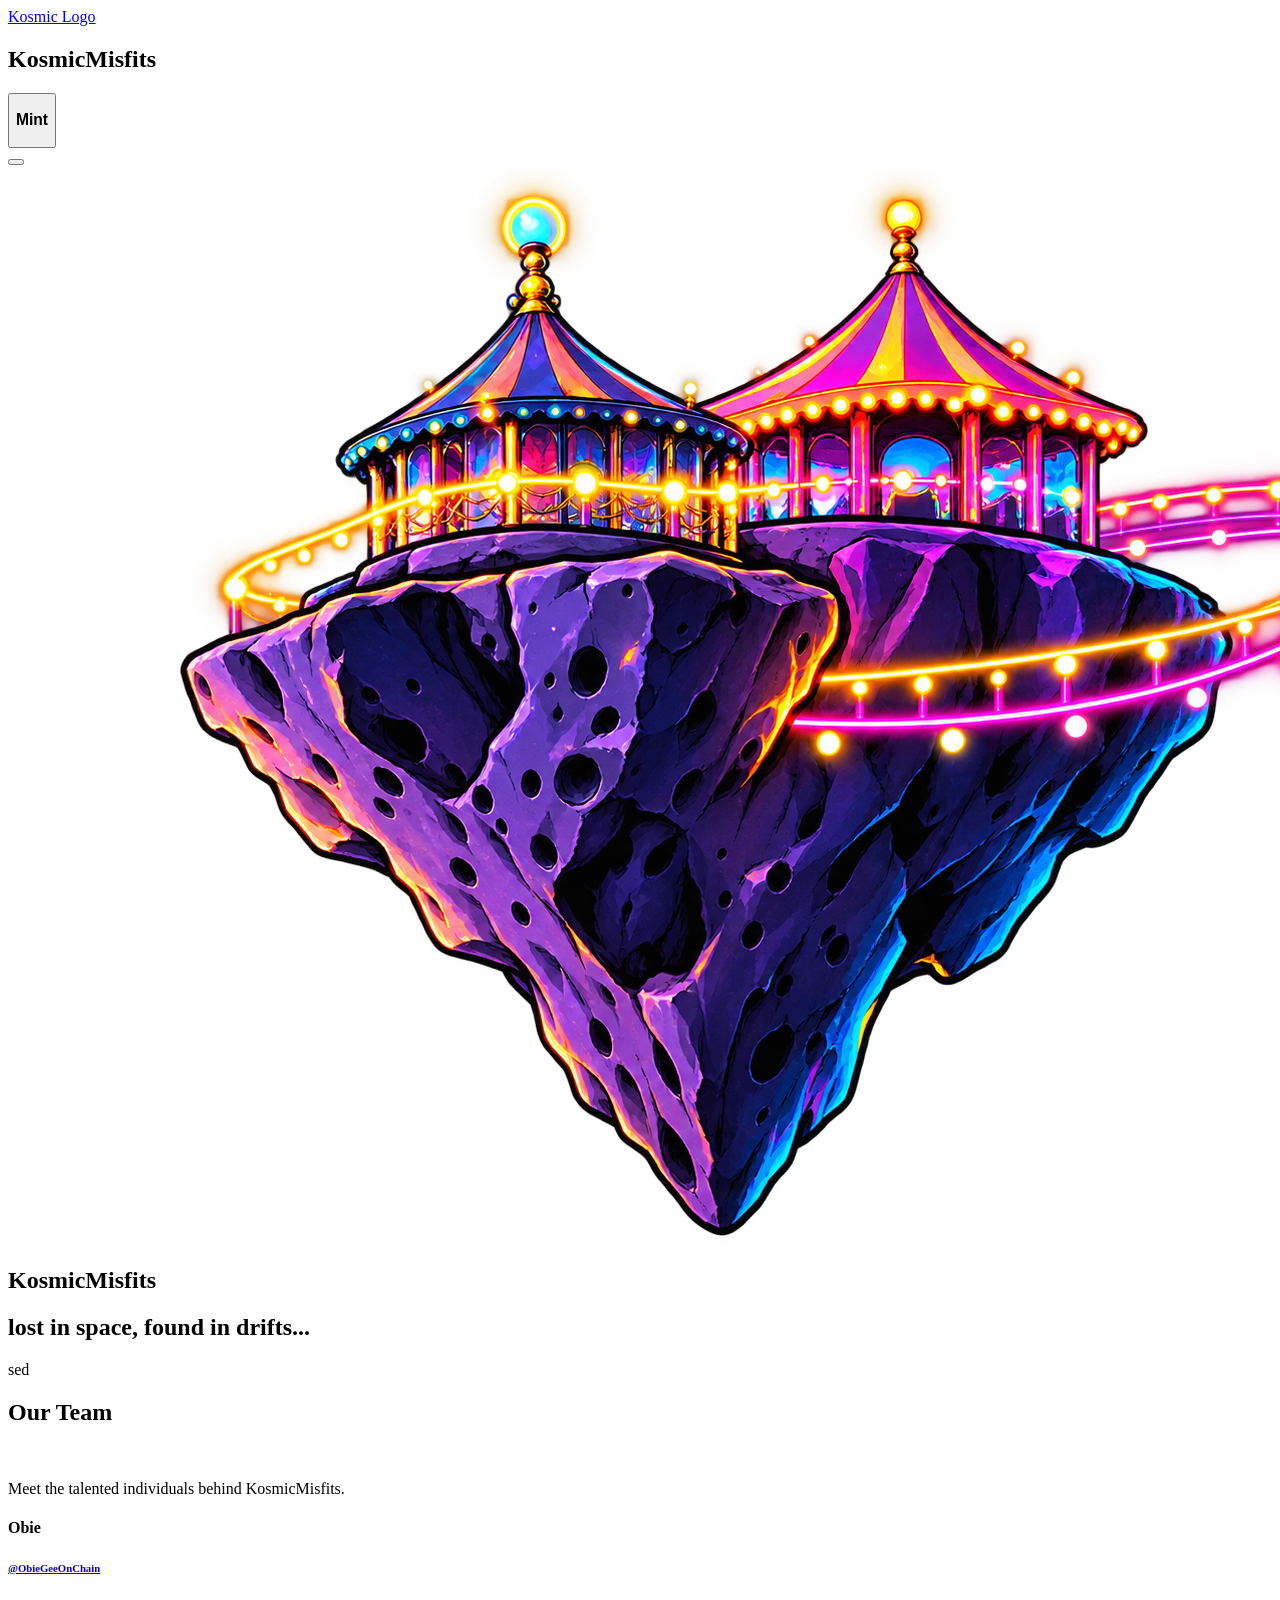
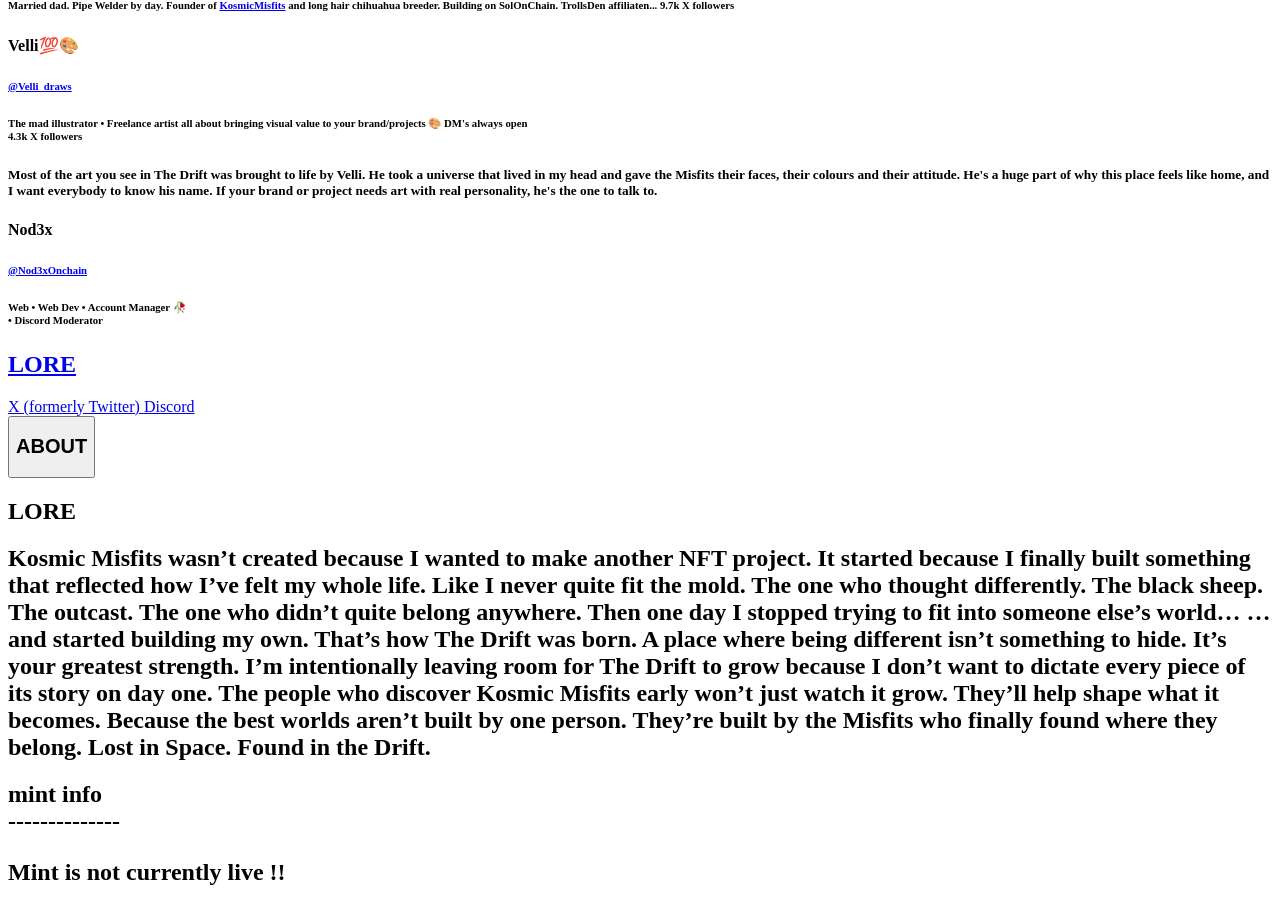
==== Home.html @ fab8e4d8 "more integrations" ====
<!DOCTYPE html>
<html lang="en">
<head>
    <meta charset="UTF-8">
    <meta name="viewport" content="width=device-width, initial-scale=1.0">
    <title>KosmicMisfits</title>

    <link rel="stylesheet" href="style.css">
    <script src="scripts.js" defer></script>
</head>

<body id="body">
    <div class="background-layer" id="backgroundOne"></div>
    <div class="background-layer" id="backgroundTwo"></div>

<header class="siteheader">
    <section class="left-header">
        <a class="logo" href="Home.html" aria-label="KosmicMisfits home">
            Kosmic Logo
        </a>
        <h1>KosmicMisfits</h1>
    </section>

    <section class="right-header">
        <section class="mintNav">
            <button class="mintButton" 

            id="mintButton"
            type="button"
            aria-label="mint-info"
            aria-controls="mintPanel"
            aria-expanded="false"
            aria-label="MInt link or Info"
            onclick="toggleMint()"
            type="button">
                <span class="mint-bar"></span>
                <h1 class="mint-bars">Mint</h1>
                <span class="mint-barh"></span>
            </button>
        </section>

        <section class="menu">
            <button
                class="Menu"
                id="bars"
                type="button"
                onclick="toggleMenu()"
                aria-label="Toggle navigation menu"
                aria-controls="menuPanel"
                aria-expanded="false">

                <span class="bar"></span>
                <span class="bar"></span>
                <span class="bar"></span>
            </button>
        </section>
    </section>
</header>
<section class="main_body"> 
    <div class="intro_animations">
    <div class="floating_building"> 
        <img src="images/floating_building.png" 
        alt="floating_building" 
        class="floating_image">
    </div></div>
    <div class="main_intro"><h1 class="CW">KosmicMisfits
</h1>
    <h2>lost in space, found in drifts...</h2></div>
</section>
<section class="NFT_display" id="NFT_display">
    <div class="NFT_display1" id="NFT_display1"></div>
    <div class="NFT_display2" id="NFT_display2"></div>
    <div class="NFT_display3" id="NFT_display3"></div>
    <div class="NFT_display4" id="NFT_display4"></div>
    <div class="NFT_display5" id="NFT_display5"></div>
    <div class="NFT_display6" id="NFT_display6"></div>
    <div class="NFT_display7" id="NFT_display7"></div>sed 
</section>
<section class="team">
     <h2>Our Team</h2></br>
        <p>Meet the talented individuals behind KosmicMisfits.</p>
<section class="Team">
    <section class="teamhighlight" id="project">
    
        <div class="overhead">
            <div class="teamhighlight-content-header" id="teamBanner">
        </div>
        <div class="ring" ><div class="pfp"></div></div>
        </div>
            <h1 id="teamName">
            Obie
        </h1>
        <a href="https://x.com/ObieGeeOnChain?s=11"><h6 id="teamUsername">@ObieGeeOnChain</a>
            <h6>Married dad. Pipe Welder by day. Founder of <a href="https://x.com/KosmicMisfits?s=11">KosmicMisfits</a> and long hair chihuahua breeder. Building on SolOnChain. TrollsDen affiliaten... 9.7k X followers</h6>
        <div id="users"></div>
</section>
<section class="teamhighlight" id="project">
    <div class="overhead">
            <div class="teamhighlight-content-header" id="teamBanner">
        </div>
        <div class="ring" ><div class="pfp"></div></div>
        </div>
        <h1 id="teamName">
            Velli💯🎨
            </h1>
            <a href="https://x.com/velli_draws?s=11"><h6 id="teamUsername">@Velli_draws</a>
            <h6>The mad illustrator • Freelance artist all about bringing visual value to your brand/projects 🎨 DM's always open </br> 4.3k X followers</h6>
            <p><h5>Most of the art you see in The Drift was brought to life by Velli.
                 He took a universe that lived in my head and gave the Misfits their faces,
                  their colours and their attitude. He's a huge part of why this place feels like home,
                   and I want everybody to know his name. If your brand or project needs art with real personality,
                    he's the one to talk to.</h5></p>
            <div id="users"></div>
        
</section>
<section class="teamhighlight" id="project">
    <div class="overhead">
            <div class="teamhighlight-content-header" id="teamBanner">
        </div>
        <div class="ring" ><div class="pfp"></div></div>
        </div>
        <h1 id="teamName">
            Nod3x
        </h1>
        <a href="https://x.com/Nod3xOnChain?s=11"><h6 id="teamUsername">@Nod3xOnchain</a>
        <h6>Web • Web Dev • Account Manager 🥀 </br>• Discord Moderator</h6>
</section>
</section>
</section>
<section class="menupanel" id="menuPanel" aria-label="Main navigation">

    <!--<div class="button-shelve">

        <div class="menu-options">
            <button
                class="nav"
                id="loreButton"
                type="button"
                onclick="infoDisplay()"
                aria-controls="loreInfo"
                aria-expanded="false">

                <span class="plus" aria-hidden="true"></span>
            </button>

            
        </div>

        <div class="menu-options">
            <button class="nav" id="aboutButton" type="button">
                <span class="plus" aria-hidden="true"></span>
            </button>
        </div>

        <div class="menu-options">
            <button class="nav" id="contactButton" type="button">
                <span class="plus" aria-hidden="true"></span>
            </button>
        </div>

    </div>-->
    <div class="button-labels">
        <a href="#loreInfo" class="JJJ">
    <h2>LORE</h2>
</a>
                <section class="jjj">
                    <a class="X" 
                        href="https://x.com/KosmicMisfits"
                        target="_blank"
                        rel="noopener noreferrer">
                        X (formerly Twitter)
                    </a>
                    
                    <a class="Discord" 
                    href="https://discord.gg/RdksUdJYy" 
                    target="_blank" 
                    rel="noopener noreferrer">
                    Discord
                </a>
        </section>
         <button
                class="JJJ"
                id="loreButton"
                type="button"
                onclick="aboutsection()"
                aria-controls="loreInfo"
                aria-expanded="false">
                <h2>ABOUT</h2>
            </button>  
    </div>
    <!--<div class="toggle-off">
        <button
        class="Menu active menu-close"
        id="closeMenu"
        type="button"
        onclick="toggleMenu()"
        aria-label="Close navigation menu">

        <span class="bar"></span>
        <span class="bar"></span>
        <span class="bar"></span>
    </button>
    </div>-->
</section>
<section class="team">

    <div class="profile-container">

        <div class="rotatingRIng"></div>

        <div class="pfp"></div>

    </div>

    <section class="lower">

        <div class="topCharacters"></div>
        <div class="topCharacters"></div>
        <div class="topCharacters"></div>
        <div class="topCharacters"></div>

    </section>

</section>
<section
    class="loreInfo"
    id="loreInfo"
    aria-label="Project lore"
    aria-hidden="true">
    <!--div class="loreInfo_header"><button
            class="nav"
            id="loreButton"
            type="button"
            onclick="infoDisplay()"
            aria-controls="loreInfo"
            aria-expanded="false">
            
            <span class="plus" aria-hidden="true"></span>
            <span class="pluss"></span>
        </button></div-->
        <h2 class="menuItems">LORE</h2>
    <h1 class="write-up">Kosmic Misfits wasn’t created because I wanted to make another NFT project.

It started because I finally built something that reflected how I’ve felt my whole life.

Like I never quite fit the mold.

The one who thought differently.
The black sheep.
The outcast.
The one who didn’t quite belong anywhere.

Then one day I stopped trying to fit into someone else’s world…

…and started building my own.

That’s how The Drift was born.

A place where being different isn’t something to hide.
It’s your greatest strength.

I’m intentionally leaving room for The Drift to grow because I don’t want to dictate every piece of its story on day one.

The people who discover Kosmic Misfits early won’t just watch it grow.

They’ll help shape what it becomes.

Because the best worlds aren’t built by one person.

They’re built by the Misfits who finally found where they belong.

Lost in Space. Found in the Drift.</h1>
</section>
<section class="mintPanel" id="mintPanel">
    <h1>mint info</br> --------------
        <p>Mint is not currently live !!</p>
    </h1>
</section>

</body>
</html>
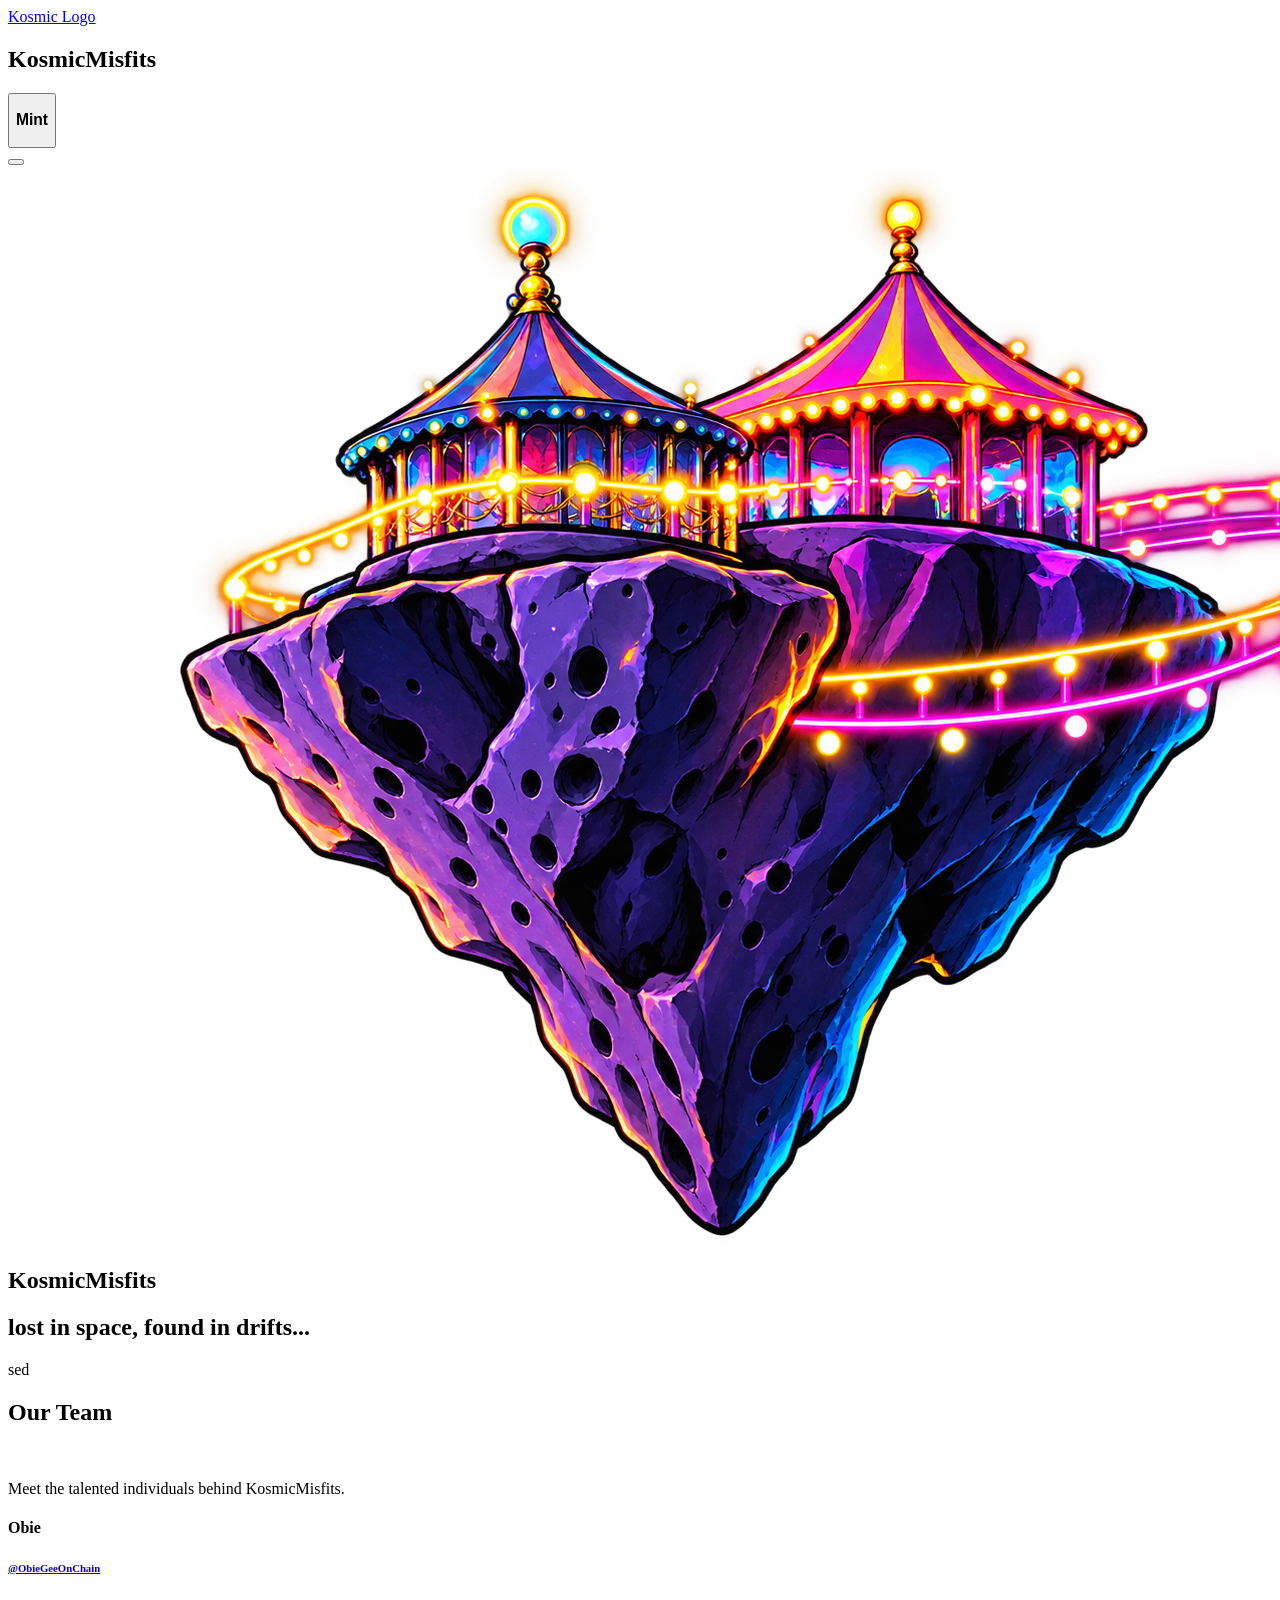
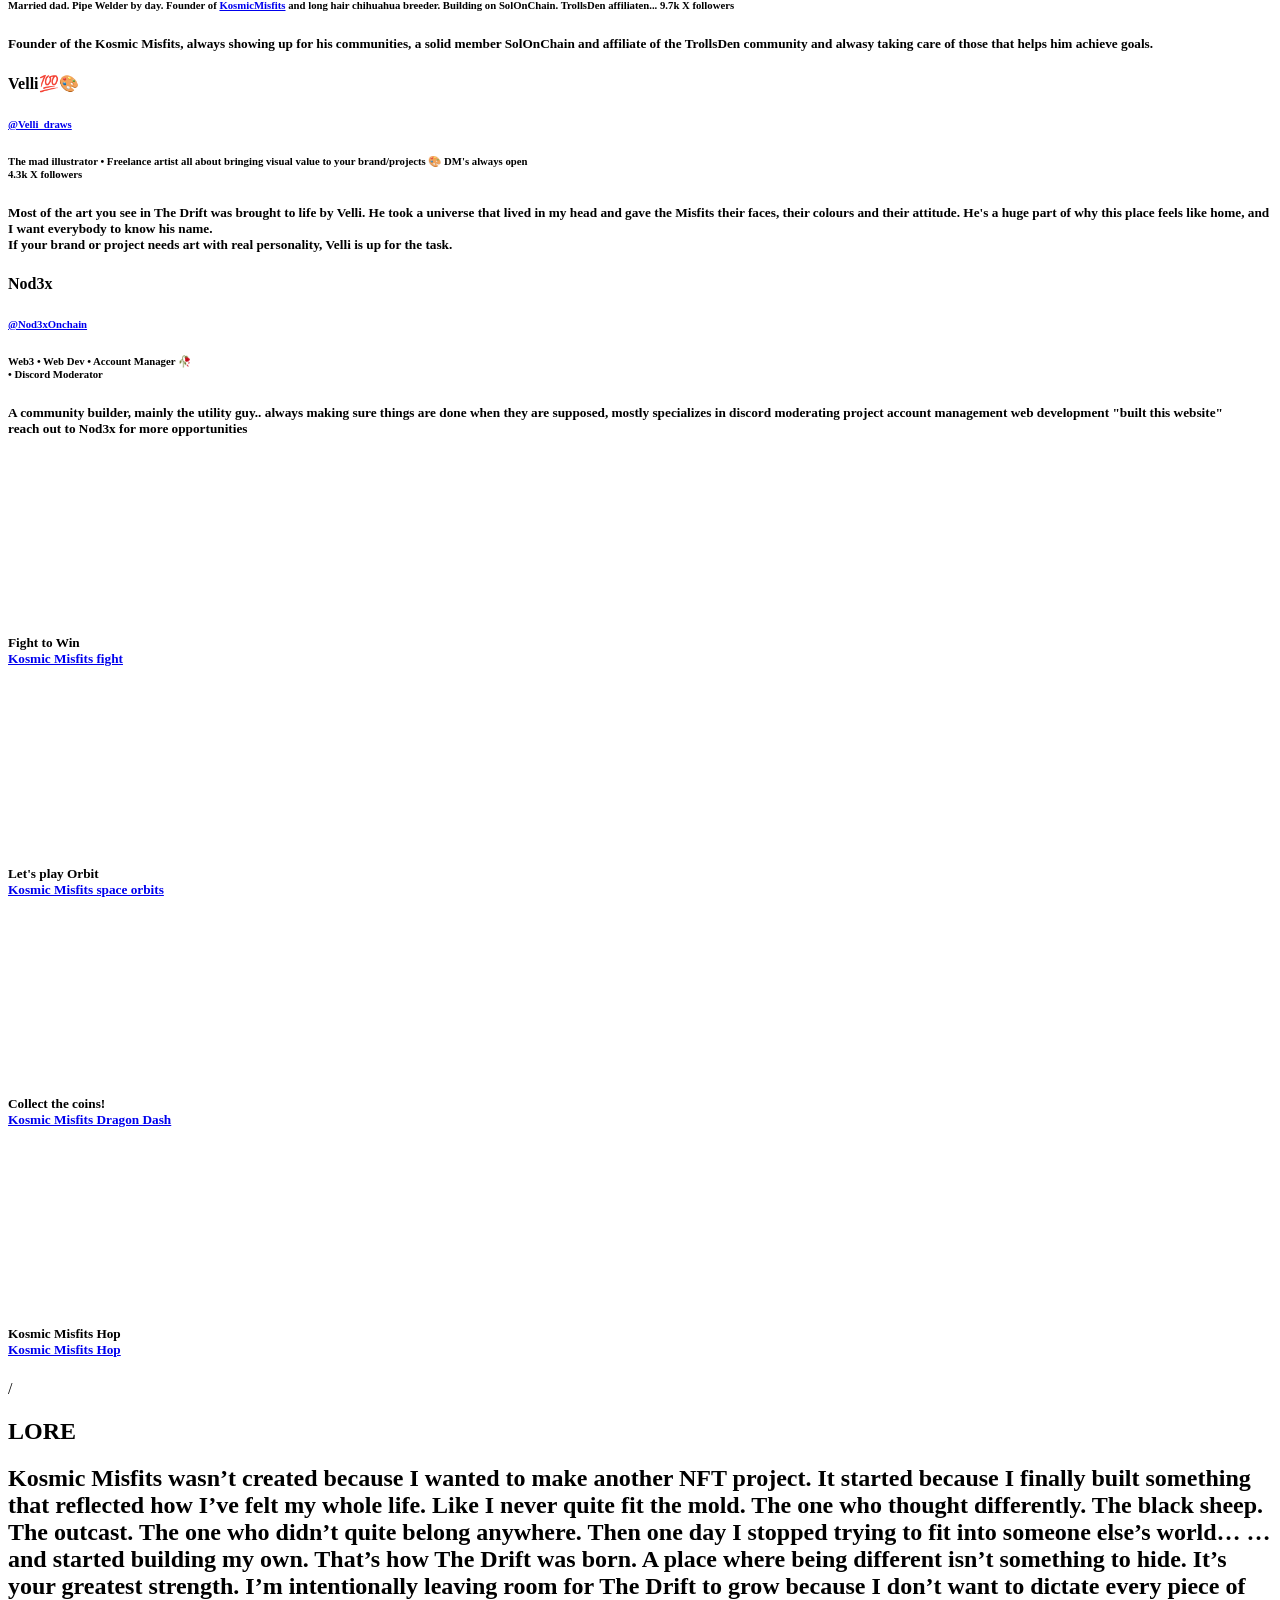
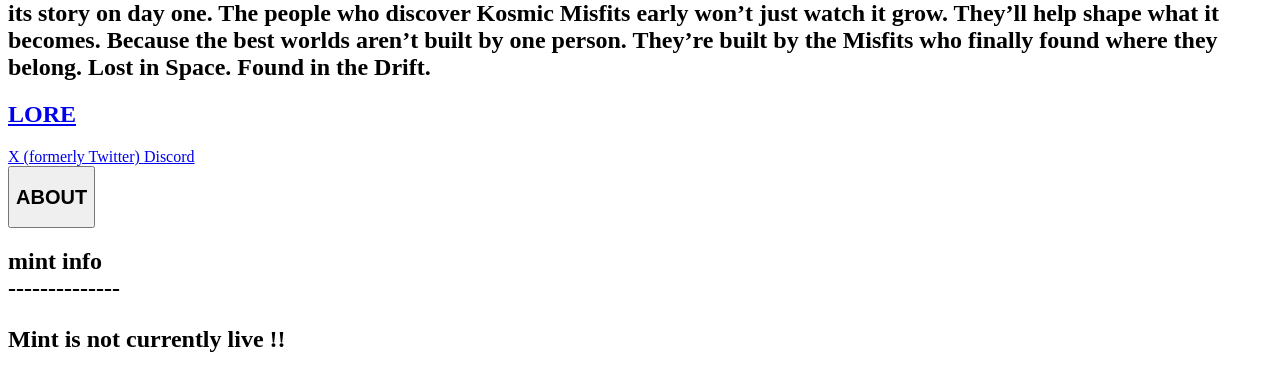
==== commit 77b20ba7: "pre final" ====
--- a/Home.html
+++ b/Home.html
@@ -92,6 +92,10 @@
         </h1>
         <a href="https://x.com/ObieGeeOnChain?s=11"><h6 id="teamUsername">@ObieGeeOnChain</a>
             <h6>Married dad. Pipe Welder by day. Founder of <a href="https://x.com/KosmicMisfits?s=11">KosmicMisfits</a> and long hair chihuahua breeder. Building on SolOnChain. TrollsDen affiliaten... 9.7k X followers</h6>
+            <p>
+                <h5>
+                    Founder of the Kosmic Misfits, always showing up for his communities, a solid member SolOnChain and affiliate of the TrollsDen community and alwasy taking care of those that helps him achieve goals.
+                </h5></p>
         <div id="users"></div>
 </section>
 <section class="teamhighlight" id="project">
@@ -108,8 +112,8 @@
             <p><h5>Most of the art you see in The Drift was brought to life by Velli.
                  He took a universe that lived in my head and gave the Misfits their faces,
                   their colours and their attitude. He's a huge part of why this place feels like home,
-                   and I want everybody to know his name. If your brand or project needs art with real personality,
-                    he's the one to talk to.</h5></p>
+                   and I want everybody to know his name. </br>If your brand or project needs art with real personality,
+                    Velli is up for the task.</h5></p>
             <div id="users"></div>
         
 </section>
@@ -123,9 +127,130 @@
             Nod3x
         </h1>
         <a href="https://x.com/Nod3xOnChain?s=11"><h6 id="teamUsername">@Nod3xOnchain</a>
-        <h6>Web • Web Dev • Account Manager 🥀 </br>• Discord Moderator</h6>
-</section>
-</section>
+        <h6>Web3 • Web Dev • Account Manager 🥀 </br>• Discord Moderator</h6>
+        <p>
+            <h5>
+                A community builder, mainly the utility guy.. always making sure things are done when they are supposed, mostly specializes in discord moderating project account management web development "built this website" <br>
+                reach out to Nod3x for more opportunities 
+            </h5>
+        </p>
+</section>
+</section>
+</section>
+
+<section class="team">
+
+    <div class="profile-container">
+
+        <div class="rotatingRIng"></div>
+
+        <div class="pfp"></div>
+
+    </div>
+
+    <section class="lower">
+        <div class="topCharacters">
+    <div class="game-profile-display">
+        <video class="video-display" autoplay muted loop playsinline>
+            <source src="/images/fight-game.mp4" type="video/mp4">
+        </video>
+    </div>
+
+    <h5>
+        Fight to Win<br>
+        <a href="https://proud-thistle-xn2c.here.now" target="_blank" rel="noopener noreferrer">
+            Kosmic Misfits fight
+        </a>
+    </h5>
+</div>
+        <div class="topCharacters">
+            <div class="game-profile-display">
+                <video class="video-display" autoplay muted loop playsinline>
+            <source src="/images/orbit.mp4" type="video/mp4">
+        </video>
+            </div>
+            <h5>
+                Let's play Orbit<br>
+        <a href="https://centered-fjord-t3k7.here.now/" target="_blank" rel="noopener noreferrer">
+            Kosmic Misfits space orbits
+        </a>
+            </h5>
+        </div>
+        
+        <div class="topCharacters">
+            <div class="game-profile-display">
+                <video class="video-display" autoplay muted loop playsinline>
+                    <source src="/images/Dragon_dash.mp4" type="video/mp4">
+                </video>
+            </div>
+            <h5>
+                Collect the coins!<br>
+        <a href="https://patient-finch-bza4.here.now/" target="_blank" rel="noopener noreferrer">
+            Kosmic Misfits Dragon Dash
+        </a>
+    </h5></div>
+        <div class="topCharacters">
+            <div class="game-profile-display">
+                <video class="video-display" autoplay muted loop playsinline>
+                    <source src="/images/KosmicHop.mp4" type="video/mp4">
+                </video>
+            </div><h5>Kosmic Misfits Hop<br>
+            <a href="https://zingy-koan-628z.here.now/" target="_blank" rel="noopener noreferrer">
+                Kosmic Misfits Hop
+            </a>
+        </h5></div>
+            /
+    </section>
+
+</section>
+<section
+    class="loreInfo"
+    id="loreInfo"
+    aria-label="Project lore"
+    aria-hidden="true">
+    <!--div class="loreInfo_header"><button
+            class="nav"
+            id="loreButton"
+            type="button"
+            onclick="infoDisplay()"
+            aria-controls="loreInfo"
+            aria-expanded="false">
+            
+            <span class="plus" aria-hidden="true"></span>
+            <span class="pluss"></span>
+        </button></div-->
+        <h2 class="menuItems">LORE</h2>
+    <h1 class="write-up">Kosmic Misfits wasn’t created because I wanted to make another NFT project.
+
+It started because I finally built something that reflected how I’ve felt my whole life.
+
+Like I never quite fit the mold.
+
+The one who thought differently.
+The black sheep.
+The outcast.
+The one who didn’t quite belong anywhere.
+
+Then one day I stopped trying to fit into someone else’s world…
+
+…and started building my own.
+
+That’s how The Drift was born.
+
+A place where being different isn’t something to hide.
+It’s your greatest strength.
+
+I’m intentionally leaving room for The Drift to grow because I don’t want to dictate every piece of its story on day one.
+
+The people who discover Kosmic Misfits early won’t just watch it grow.
+
+They’ll help shape what it becomes.
+
+Because the best worlds aren’t built by one person.
+
+They’re built by the Misfits who finally found where they belong.
+
+Lost in Space. Found in the Drift.</h1>
 </section>
 <section class="menupanel" id="menuPanel" aria-label="Main navigation">
 
@@ -202,75 +327,6 @@
     </button>
     </div>-->
 </section>
-<section class="team">
-
-    <div class="profile-container">
-
-        <div class="rotatingRIng"></div>
-
-        <div class="pfp"></div>
-
-    </div>
-
-    <section class="lower">
-
-        <div class="topCharacters"></div>
-        <div class="topCharacters"></div>
-        <div class="topCharacters"></div>
-        <div class="topCharacters"></div>
-
-    </section>
-
-</section>
-<section
-    class="loreInfo"
-    id="loreInfo"
-    aria-label="Project lore"
-    aria-hidden="true">
-    <!--div class="loreInfo_header"><button
-            class="nav"
-            id="loreButton"
-            type="button"
-            onclick="infoDisplay()"
-            aria-controls="loreInfo"
-            aria-expanded="false">
-            
-            <span class="plus" aria-hidden="true"></span>
-            <span class="pluss"></span>
-        </button></div-->
-        <h2 class="menuItems">LORE</h2>
-    <h1 class="write-up">Kosmic Misfits wasn’t created because I wanted to make another NFT project.
-
-It started because I finally built something that reflected how I’ve felt my whole life.
-
-Like I never quite fit the mold.
-
-The one who thought differently.
-The black sheep.
-The outcast.
-The one who didn’t quite belong anywhere.
-
-Then one day I stopped trying to fit into someone else’s world…
-
-…and started building my own.
-
-That’s how The Drift was born.
-
-A place where being different isn’t something to hide.
-It’s your greatest strength.
-
-I’m intentionally leaving room for The Drift to grow because I don’t want to dictate every piece of its story on day one.
-
-The people who discover Kosmic Misfits early won’t just watch it grow.
-
-They’ll help shape what it becomes.
-
-Because the best worlds aren’t built by one person.
-
-They’re built by the Misfits who finally found where they belong.
-
-Lost in Space. Found in the Drift.</h1>
-</section>
 <section class="mintPanel" id="mintPanel">
     <h1>mint info</br> --------------
         <p>Mint is not currently live !!</p>
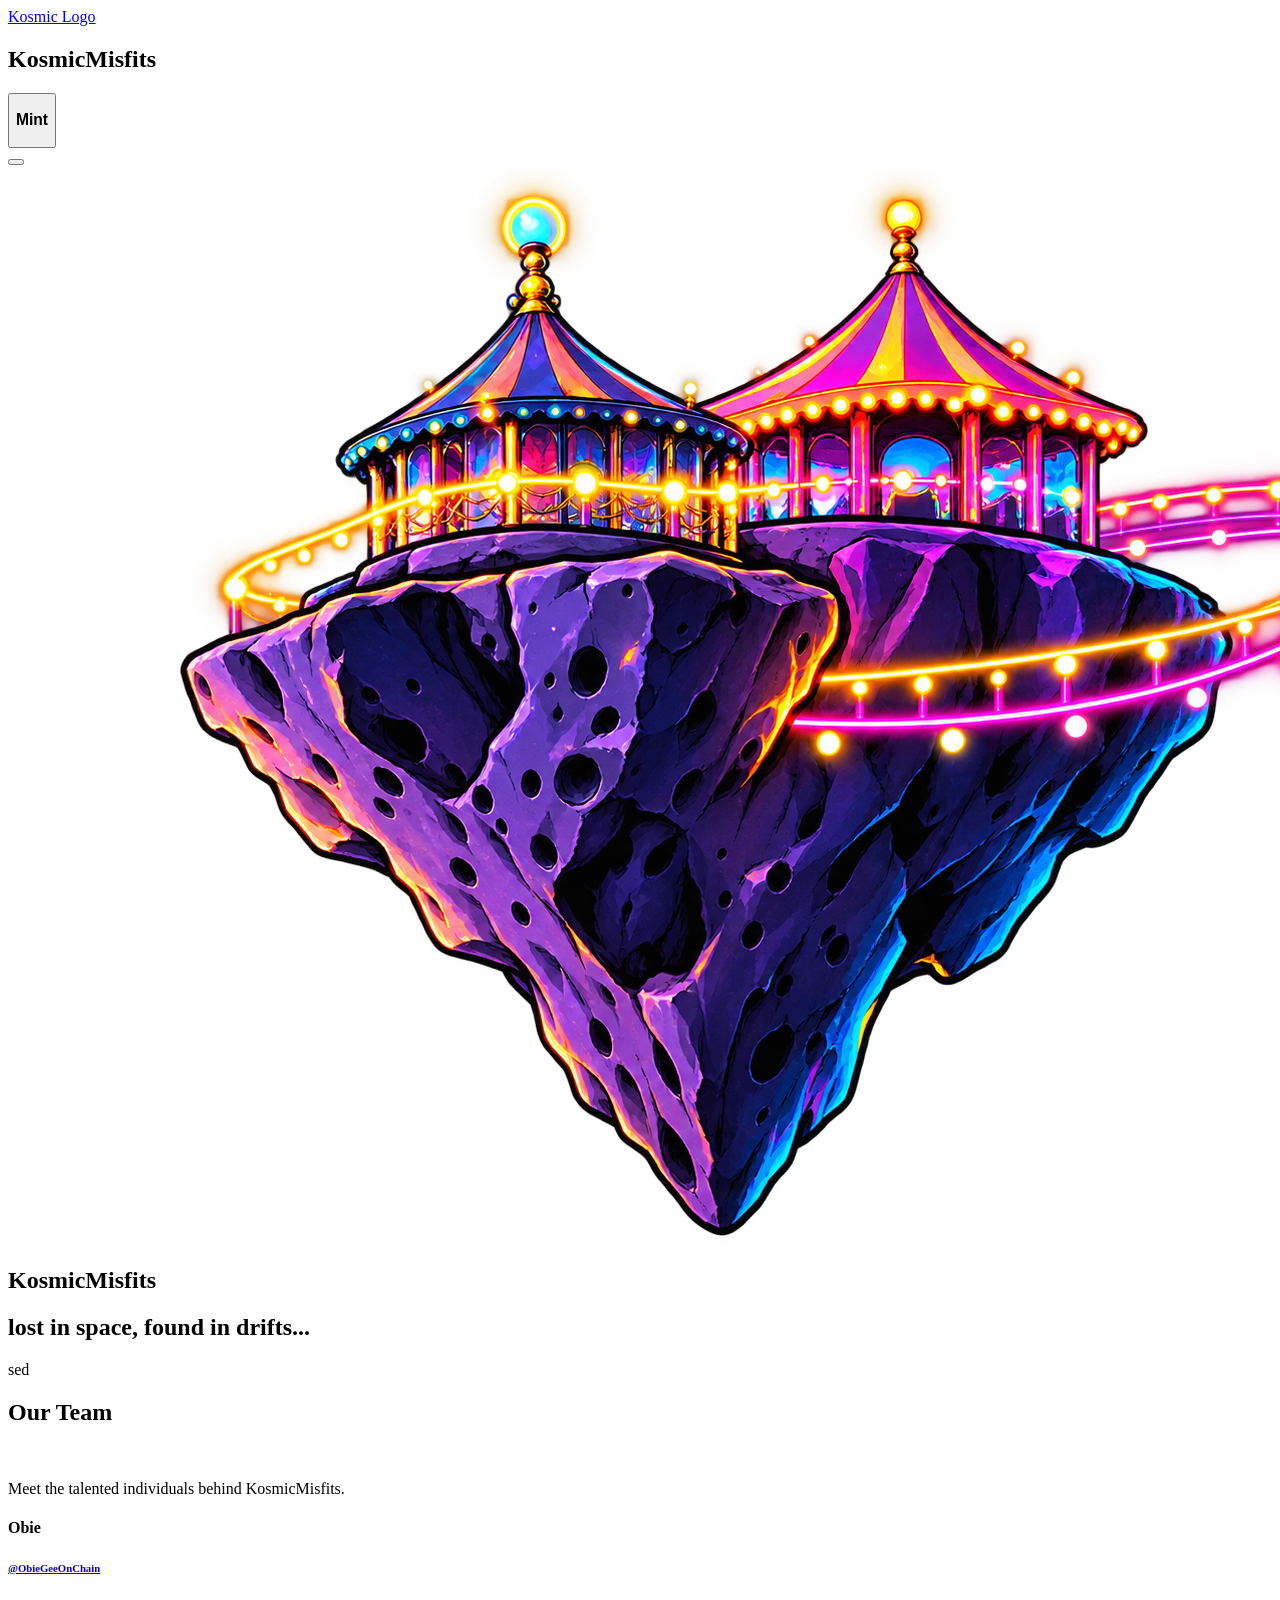
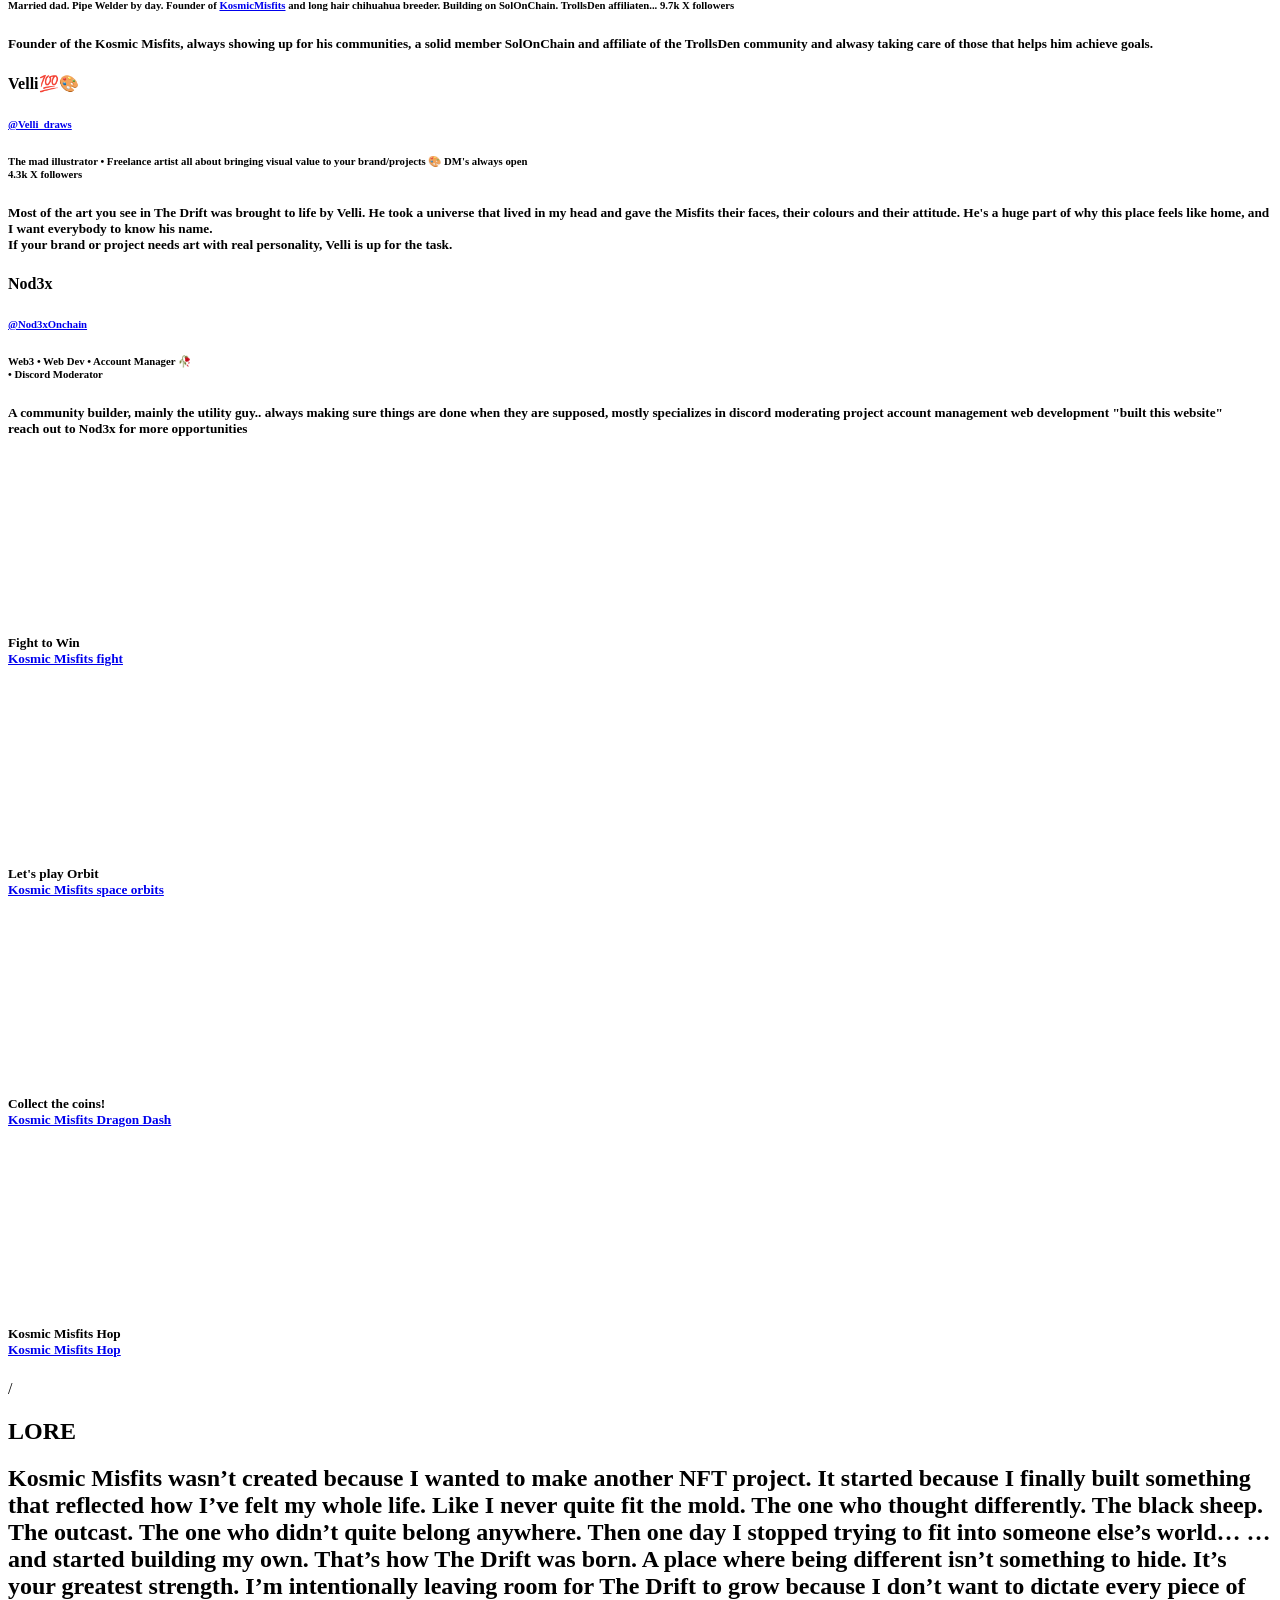
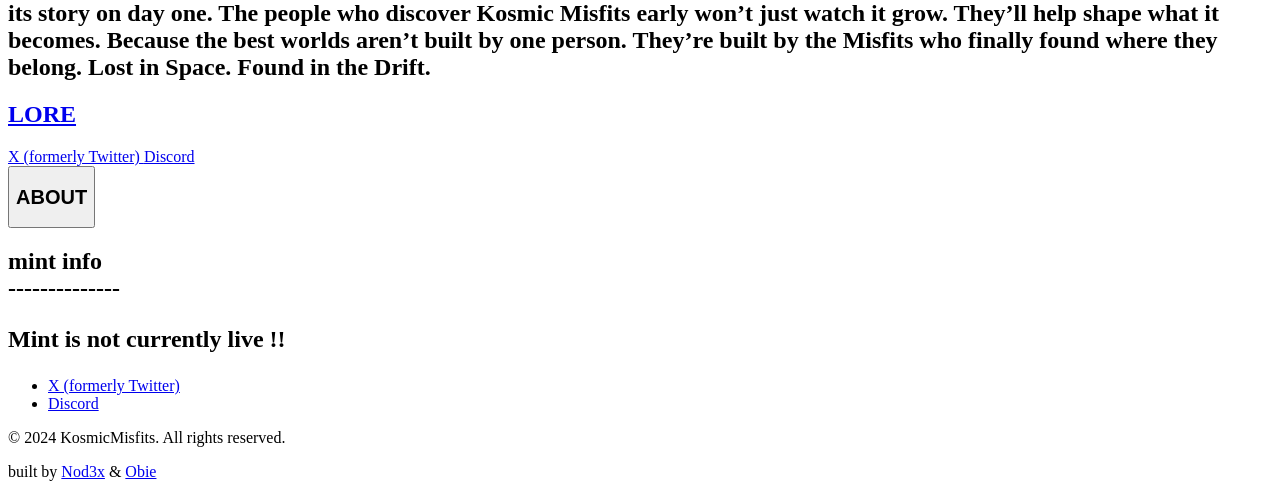
==== commit a2a102d8: "rounding up" ====
--- a/Home.html
+++ b/Home.html
@@ -332,6 +332,13 @@
         <p>Mint is not currently live !!</p>
     </h1>
 </section>
-
+<section class="footer">
+    <ul>
+        <li><a href="https://x.com/KosmicMisfits" target="_blank" rel="noopener noreferrer">X (formerly Twitter)</a></li>
+        <li><a href="https://discord.gg/RdksUdJYy" target="_blank" rel="noopener noreferrer">Discord</a></li>
+    </ul>
+    <p>© 2024 KosmicMisfits. All rights reserved.</p>
+    built by <a href="https://x.com/Nod3xOnChain?s=11" target="_blank" rel="noopener noreferrer">Nod3x</a> & <a href="https://x.com/ObieGeeOnChain?s=11" target="_blank" rel="noopener noreferrer">Obie</a>
+</section>
 </body>
 </html>
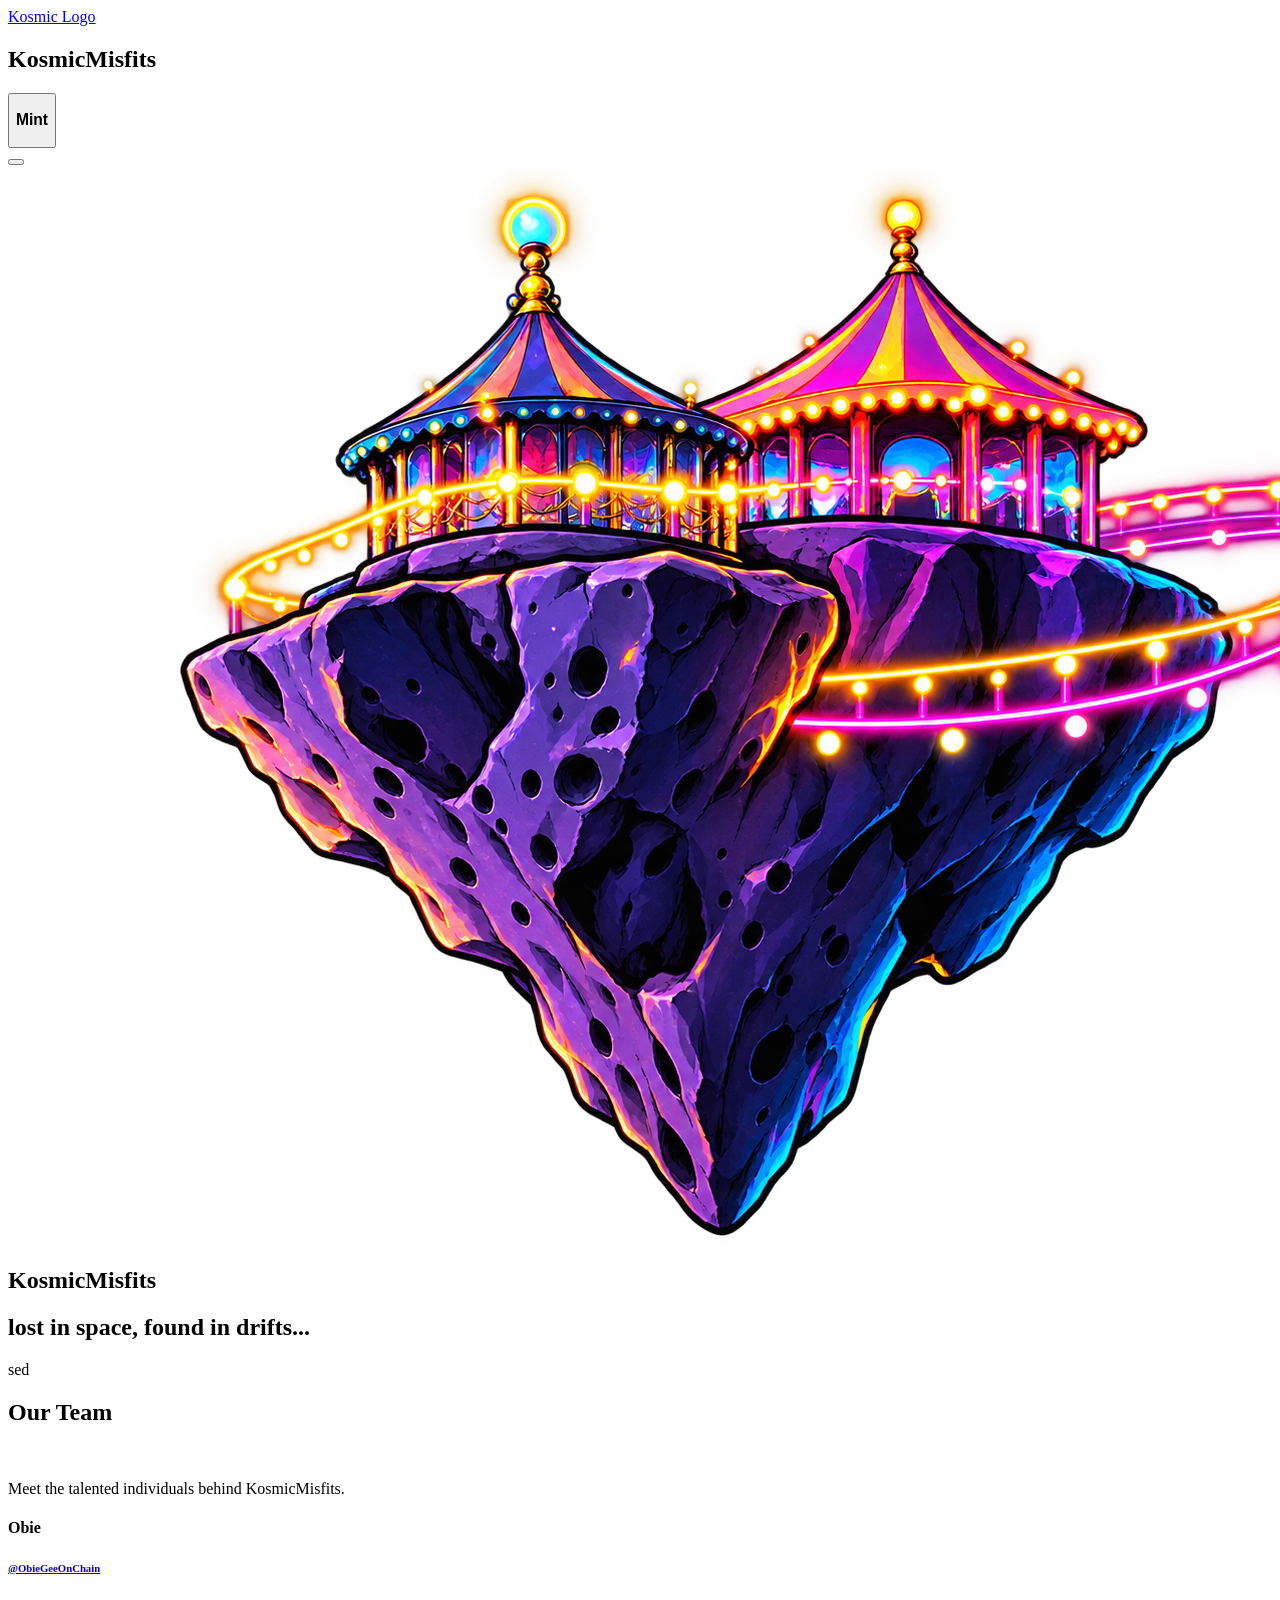
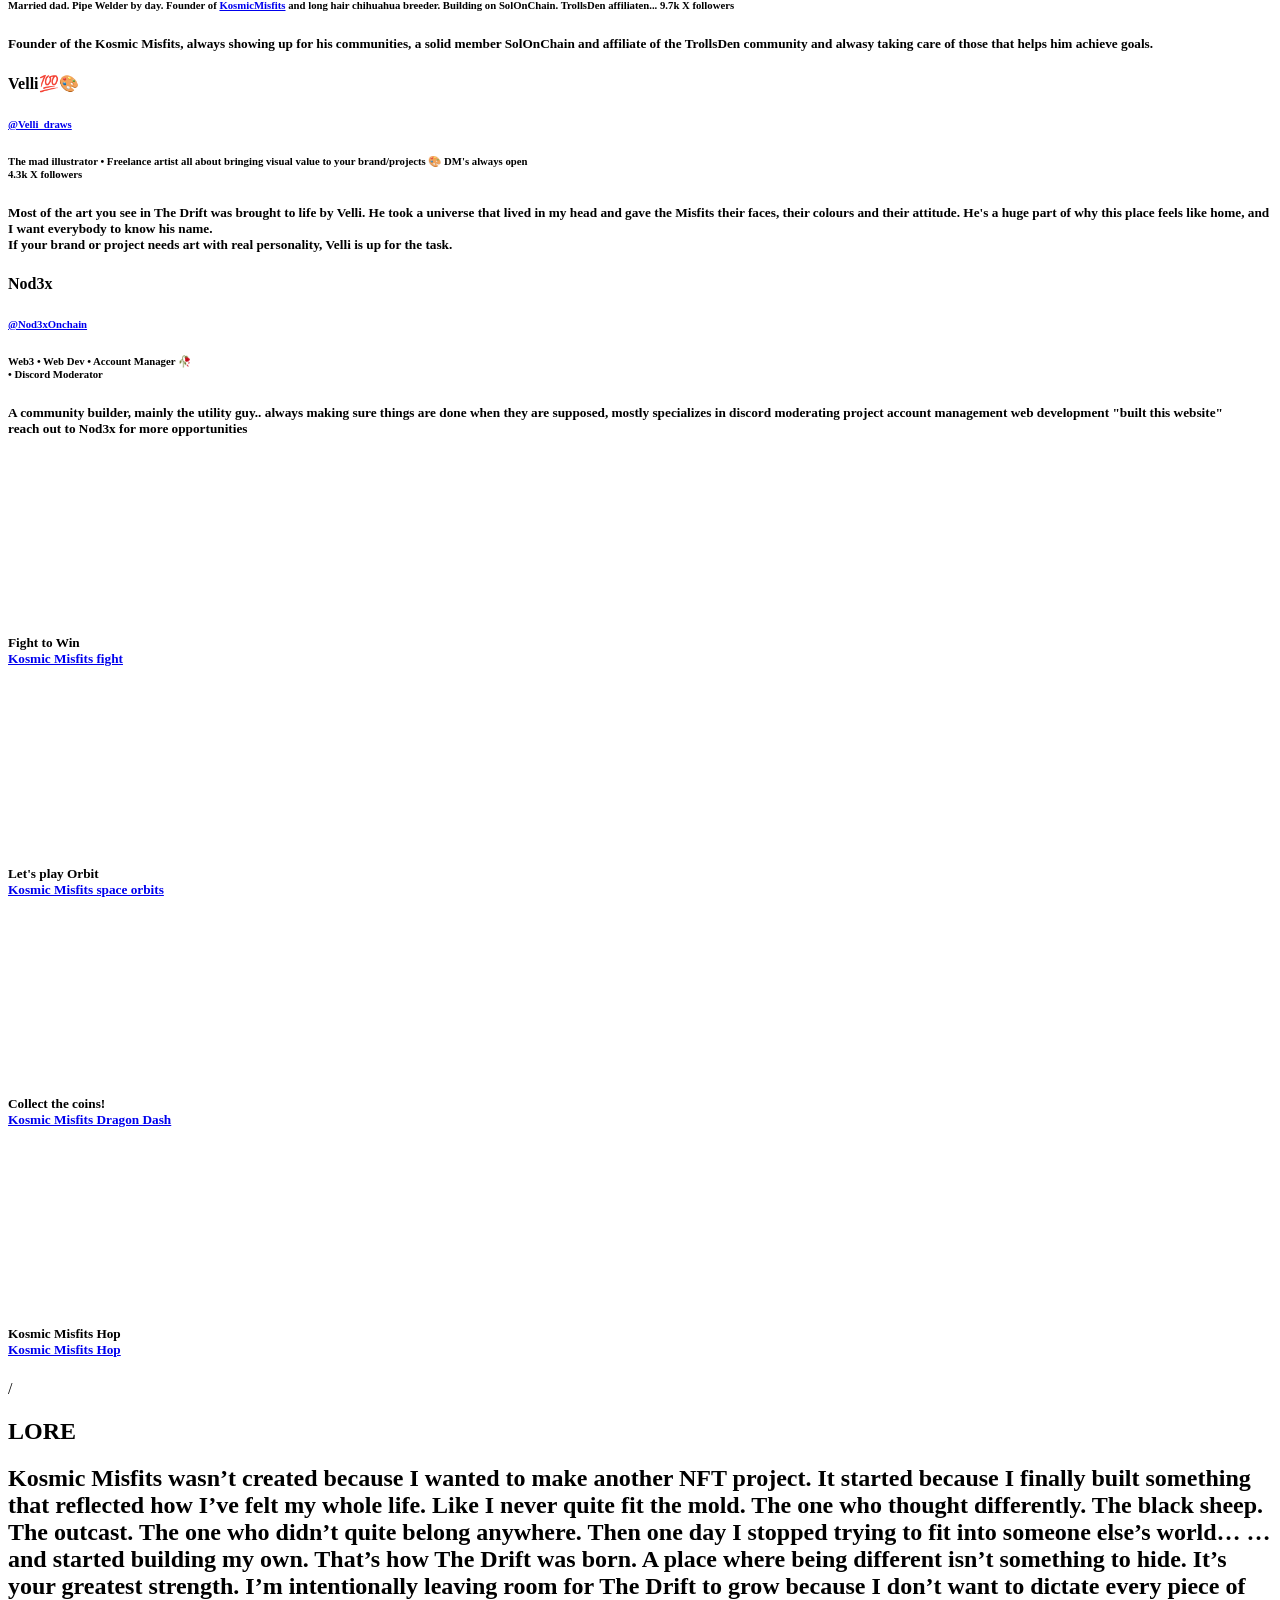
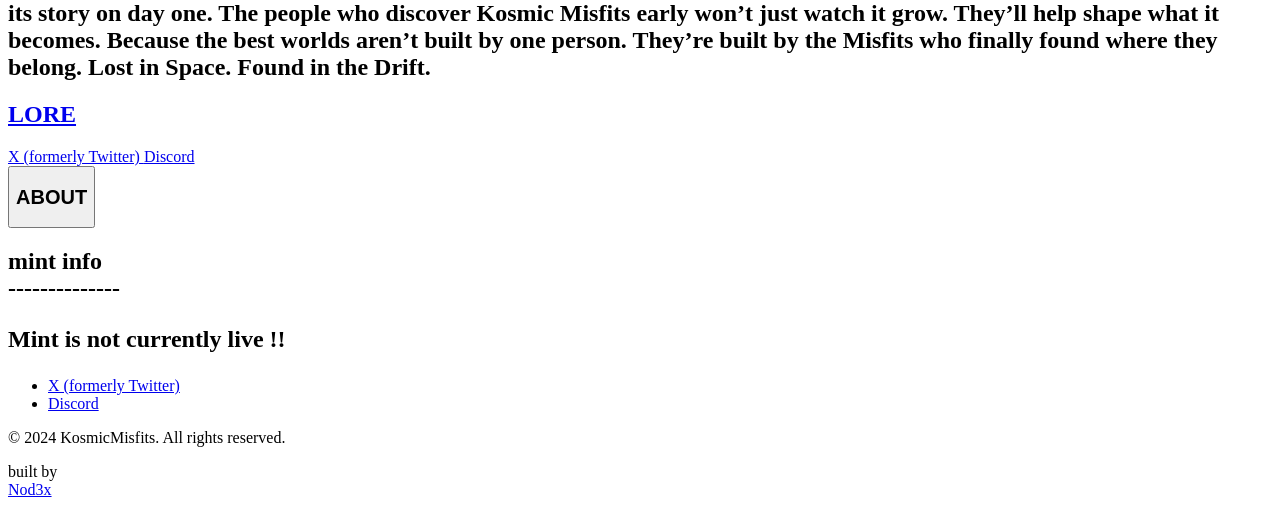
==== commit 9ee17302: "final stage" ====
--- a/Home.html
+++ b/Home.html
@@ -3,7 +3,31 @@
 <head>
     <meta charset="UTF-8">
     <meta name="viewport" content="width=device-width, initial-scale=1.0">
-    <title>KosmicMisfits</title>
+
+    <title>KosmicMisfits | Lost in Space, Found in Drifts</title>
+
+    <meta name="description" content="Enter the Kosmic Misfits universe. Explore the characters, discover the lore, meet the team and experience the ecosystem.">
+
+    <meta name="author" content="Kosmic Misfits">
+    <meta name="robots" content="index, follow">
+    <meta name="theme-color" content="#0B0F1A">
+
+    <link rel="canonical" href="https://kosmicmisfits.com/">
+
+    <meta property="og:type" content="website">
+    <meta property="og:site_name" content="Kosmic Misfits">
+    <meta property="og:title" content="KosmicMisfits | Lost in Space, Found in Drifts">
+    <meta property="og:description" content="Enter the Kosmic Misfits universe. Explore the characters, discover the lore, meet the team and experience the ecosystem.">
+    <meta property="og:url" content="https://kosmicmisfits.com/">
+    <meta property="og:image" content="https://kosmicmisfits.com/images/KosmicMisfitsDisplayBanner.jpg">
+    <meta property="og:image:width" content="1200">
+    <meta property="og:image:height" content="630">
+    <meta property="og:image:alt" content="Kosmic Misfits official website banner">
+
+    <meta name="twitter:card" content="summary_large_image">
+    <meta name="twitter:title" content="KosmicMisfits | Lost in Space, Found in Drifts">
+    <meta name="twitter:description" content="Enter the Kosmic Misfits universe. Explore the characters, discover the lore and experience the ecosystem.">
+    <meta name="twitter:image" content="https://kosmicmisfits.com/images/KosmicMisfitsDisplayBanner.jpg">
 
     <link rel="stylesheet" href="style.css">
     <script src="scripts.js" defer></script>
@@ -334,11 +358,11 @@
 </section>
 <section class="footer">
     <ul>
-        <li><a href="https://x.com/KosmicMisfits" target="_blank" rel="noopener noreferrer">X (formerly Twitter)</a></li>
-        <li><a href="https://discord.gg/RdksUdJYy" target="_blank" rel="noopener noreferrer">Discord</a></li>
+        <li><a class="X" href="https://x.com/KosmicMisfits" target="_blank" rel="noopener noreferrer">X (formerly Twitter)</a></li>
+        <li><a class="Discord" href="https://discord.gg/RdksUdJYy" target="_blank" rel="noopener noreferrer">Discord</a></li>
     </ul>
     <p>© 2024 KosmicMisfits. All rights reserved.</p>
-    built by <a href="https://x.com/Nod3xOnChain?s=11" target="_blank" rel="noopener noreferrer">Nod3x</a> & <a href="https://x.com/ObieGeeOnChain?s=11" target="_blank" rel="noopener noreferrer">Obie</a>
+    built by <div class="pfp"></div><a href="https://x.com/Nod3xOnChain?s=11" target="_blank" rel="noopener noreferrer">Nod3x</a> 
 </section>
 </body>
 </html>
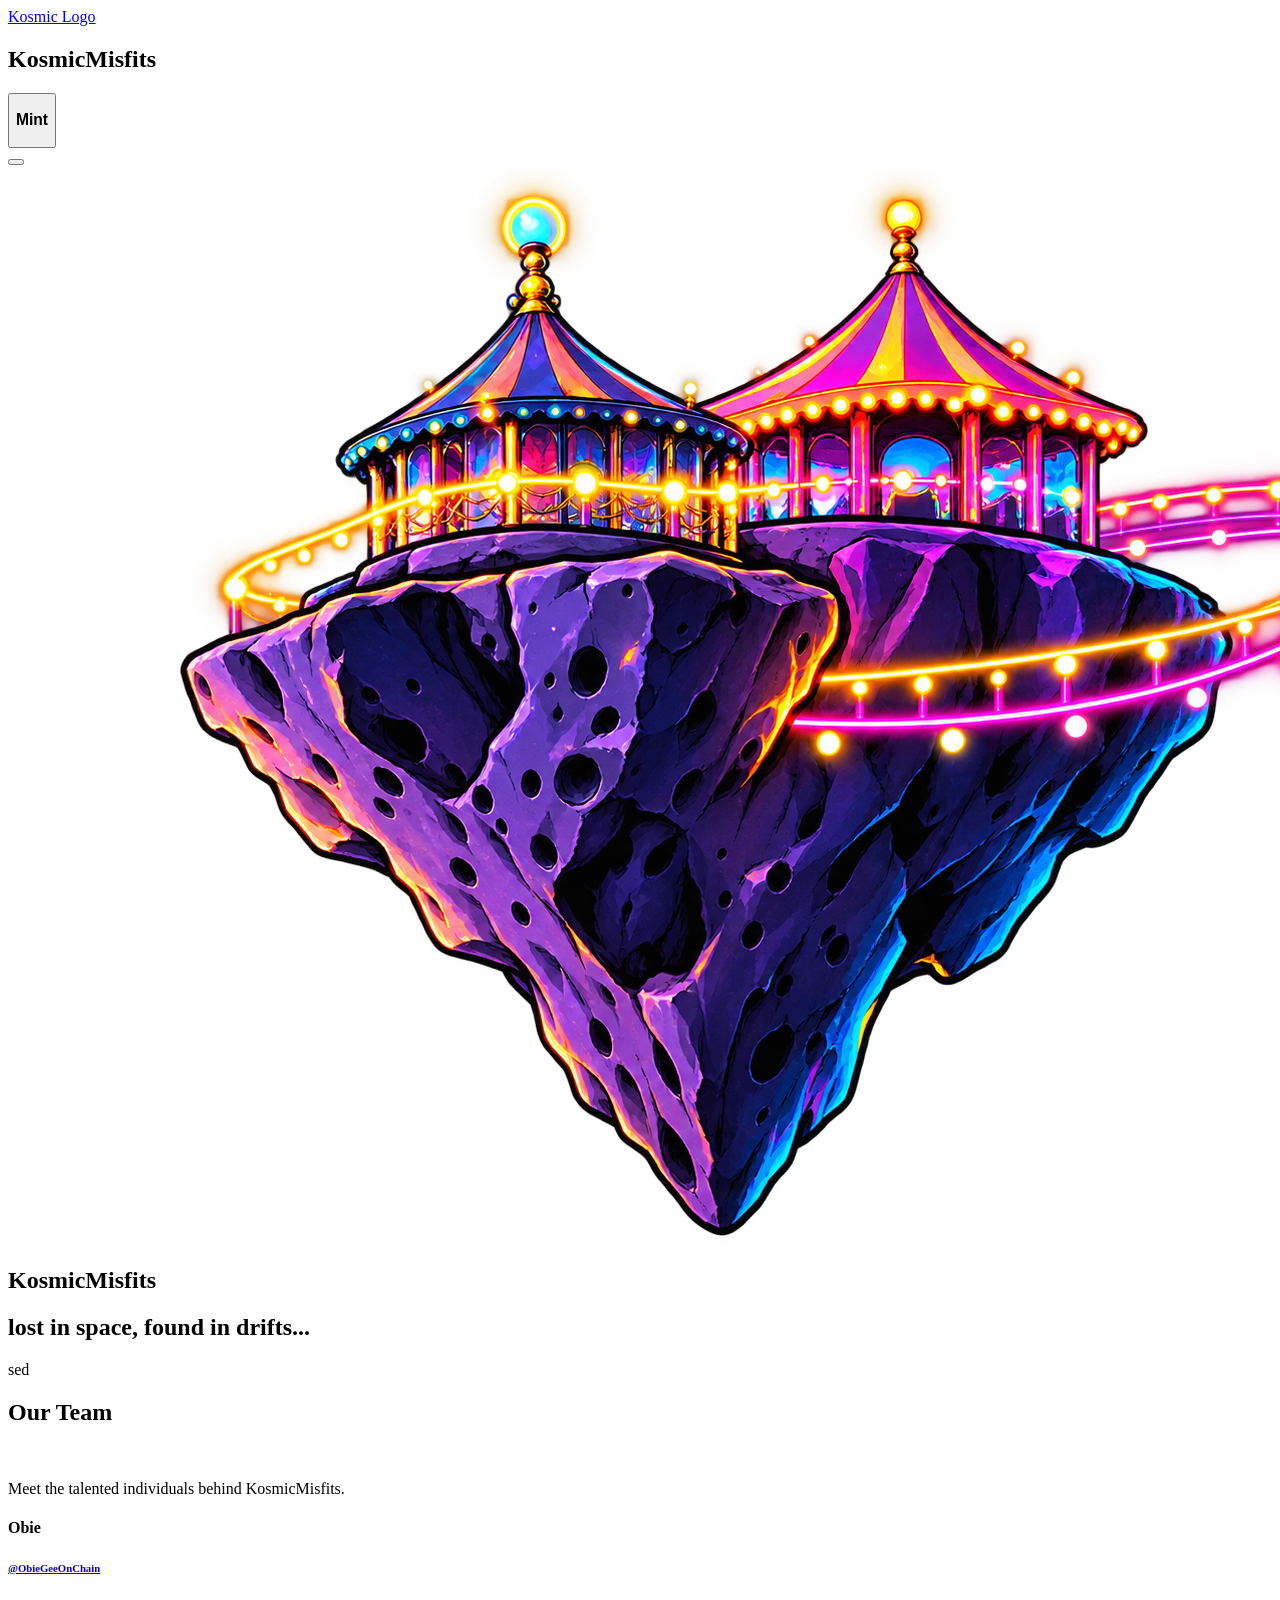
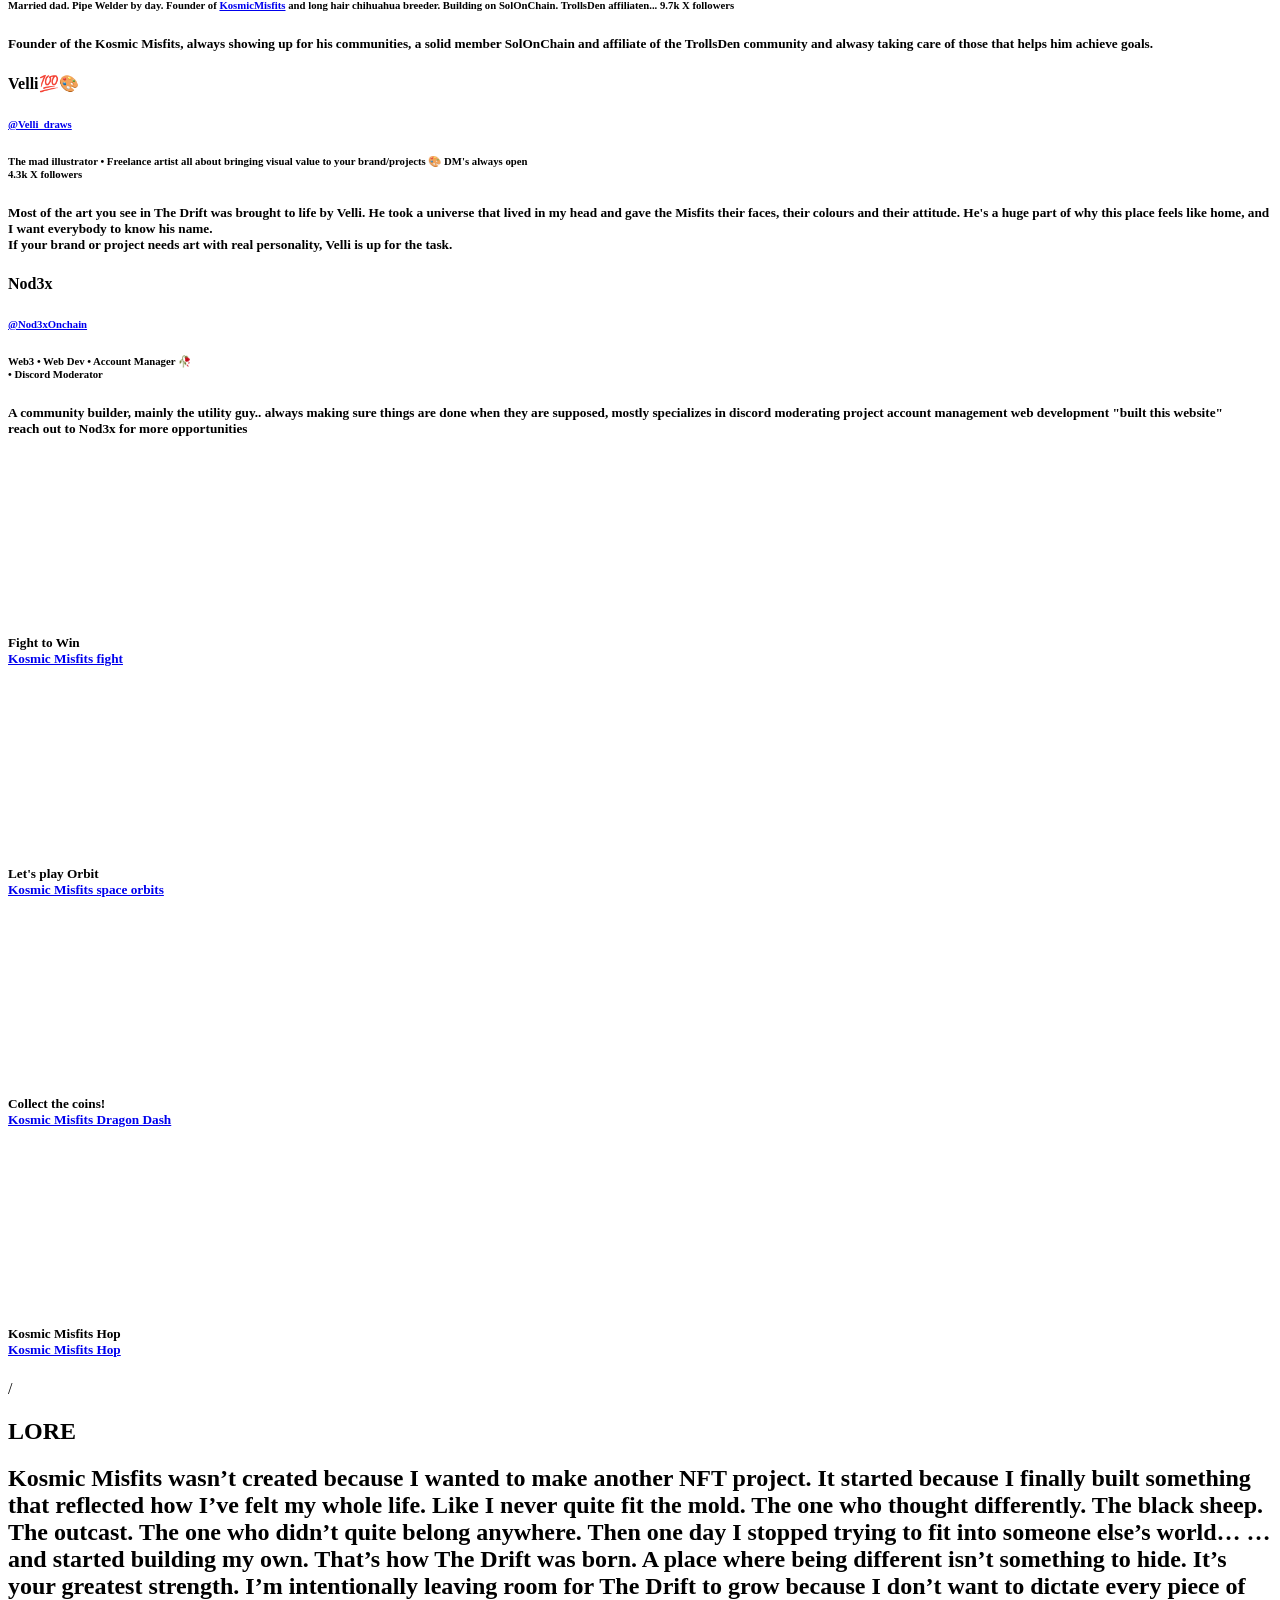
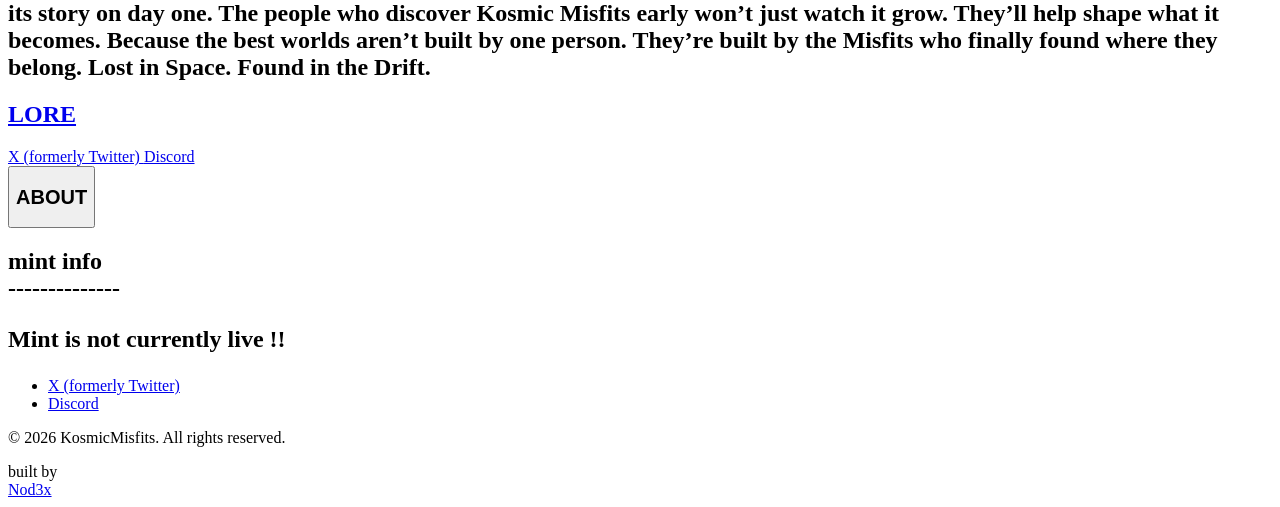
==== commit ab0fc654: "HTML Modified" ====
--- a/Home.html
+++ b/Home.html
@@ -353,7 +353,8 @@
 </section>
 <section class="mintPanel" id="mintPanel">
     <h1>mint info</br> --------------
-        <p>Mint is not currently live !!</p>
+        <p>Mint is not currently live !!
+        </p>
     </h1>
 </section>
 <section class="footer">
@@ -361,7 +362,7 @@
         <li><a class="X" href="https://x.com/KosmicMisfits" target="_blank" rel="noopener noreferrer">X (formerly Twitter)</a></li>
         <li><a class="Discord" href="https://discord.gg/RdksUdJYy" target="_blank" rel="noopener noreferrer">Discord</a></li>
     </ul>
-    <p>© 2024 KosmicMisfits. All rights reserved.</p>
+    <p>© 2026 KosmicMisfits. All rights reserved.</p>
     built by <div class="pfp"></div><a href="https://x.com/Nod3xOnChain?s=11" target="_blank" rel="noopener noreferrer">Nod3x</a> 
 </section>
 </body>
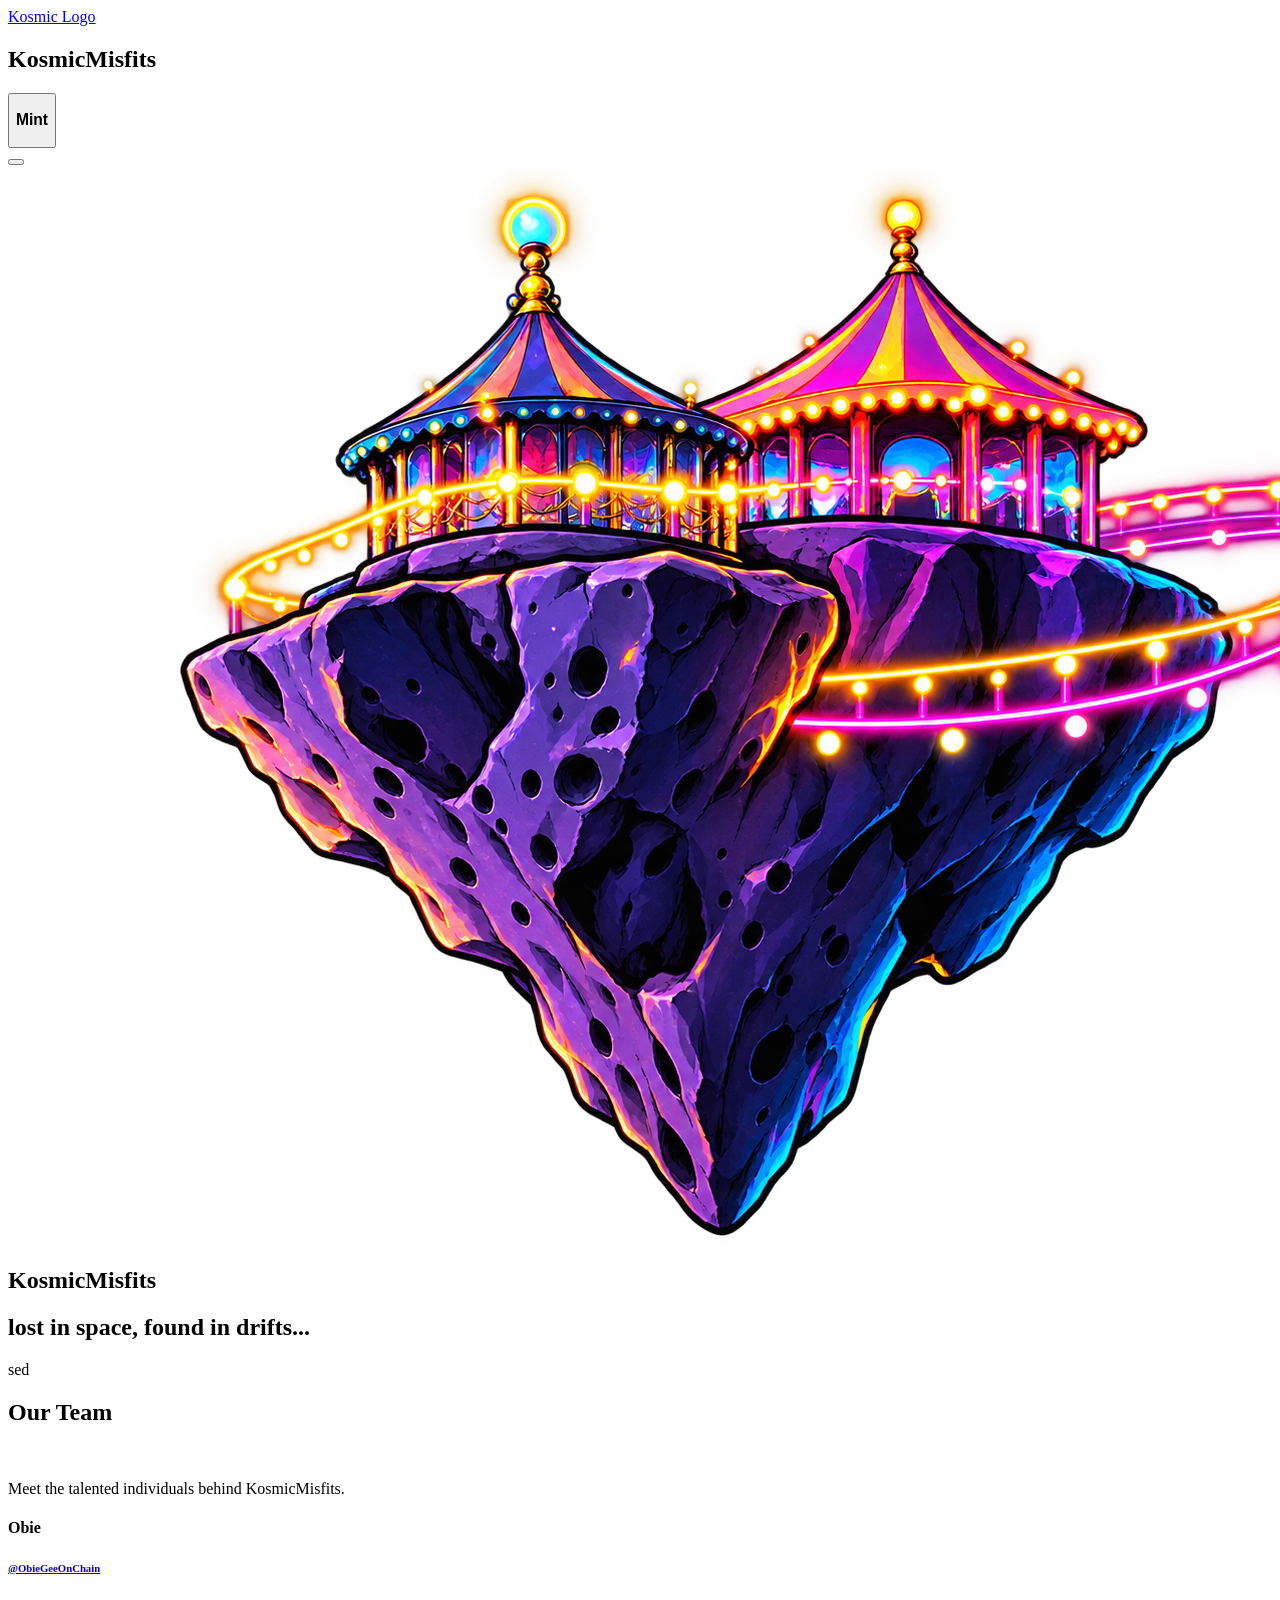
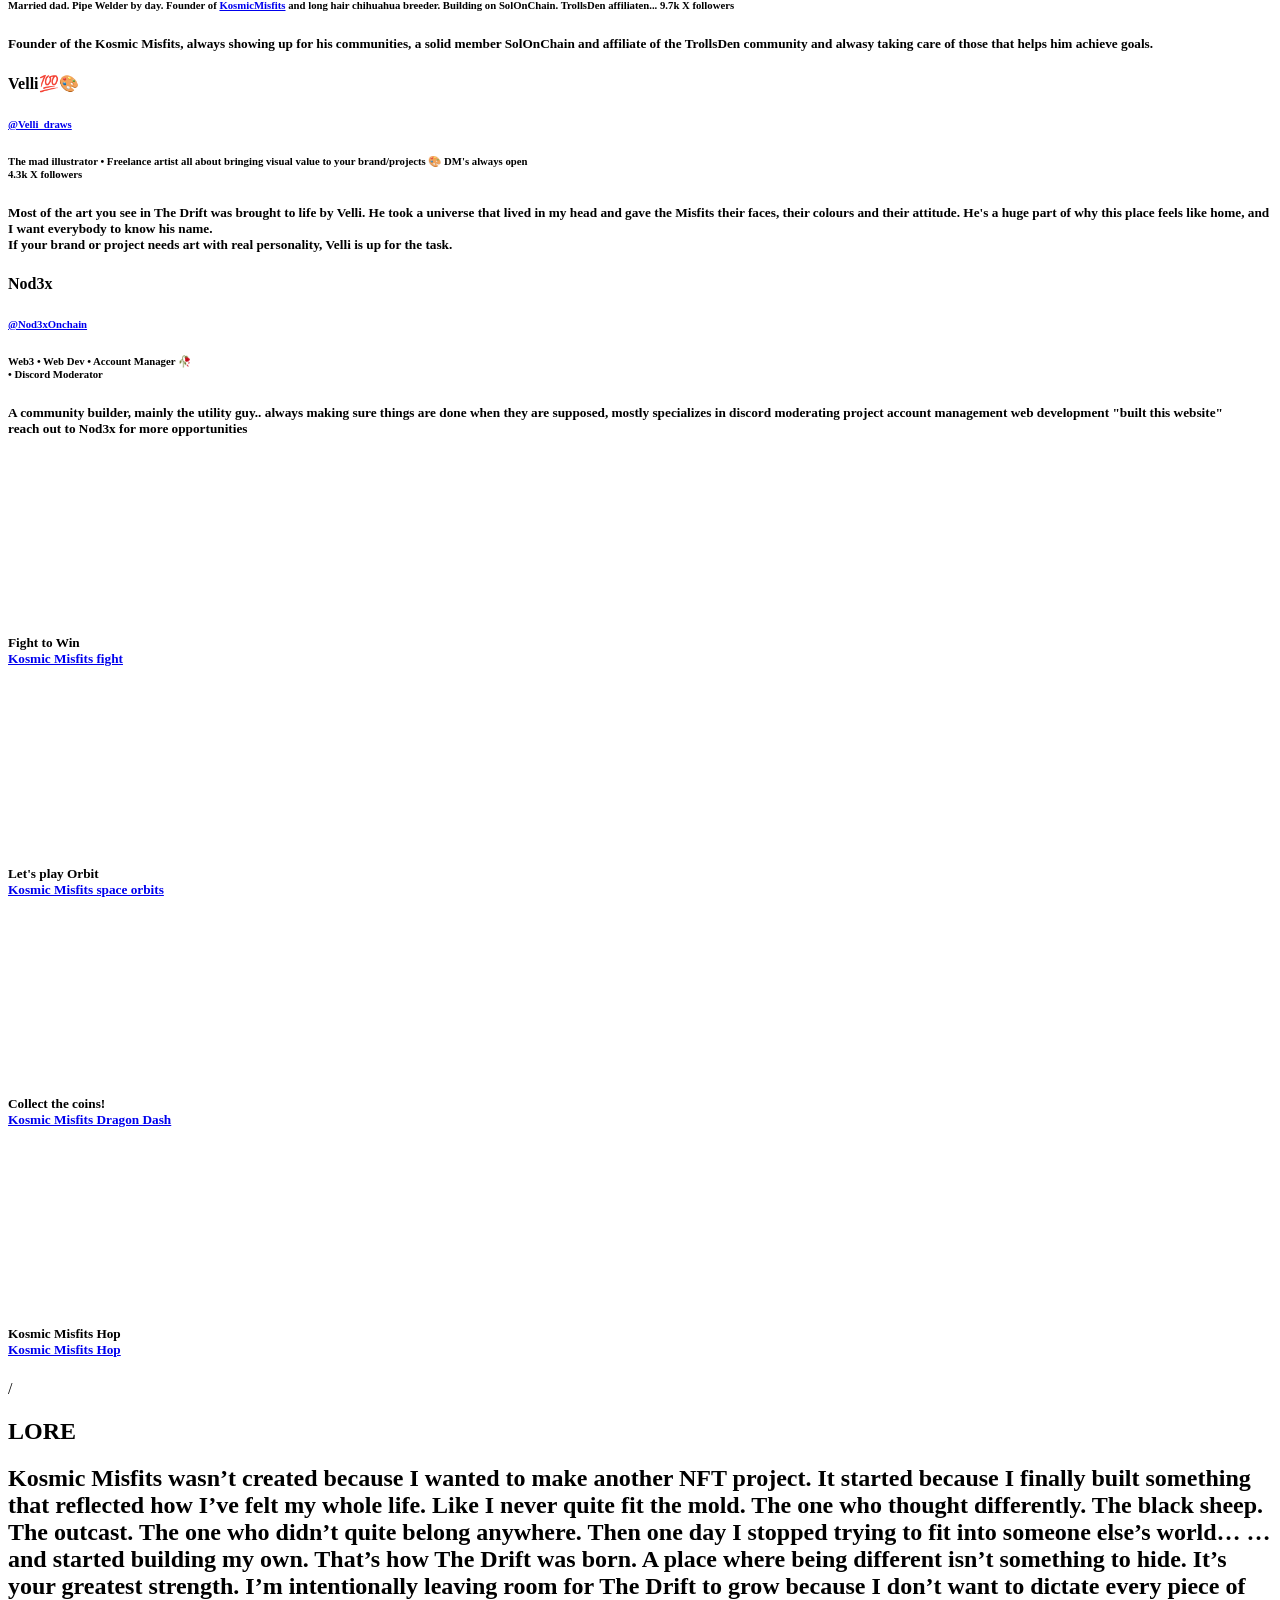
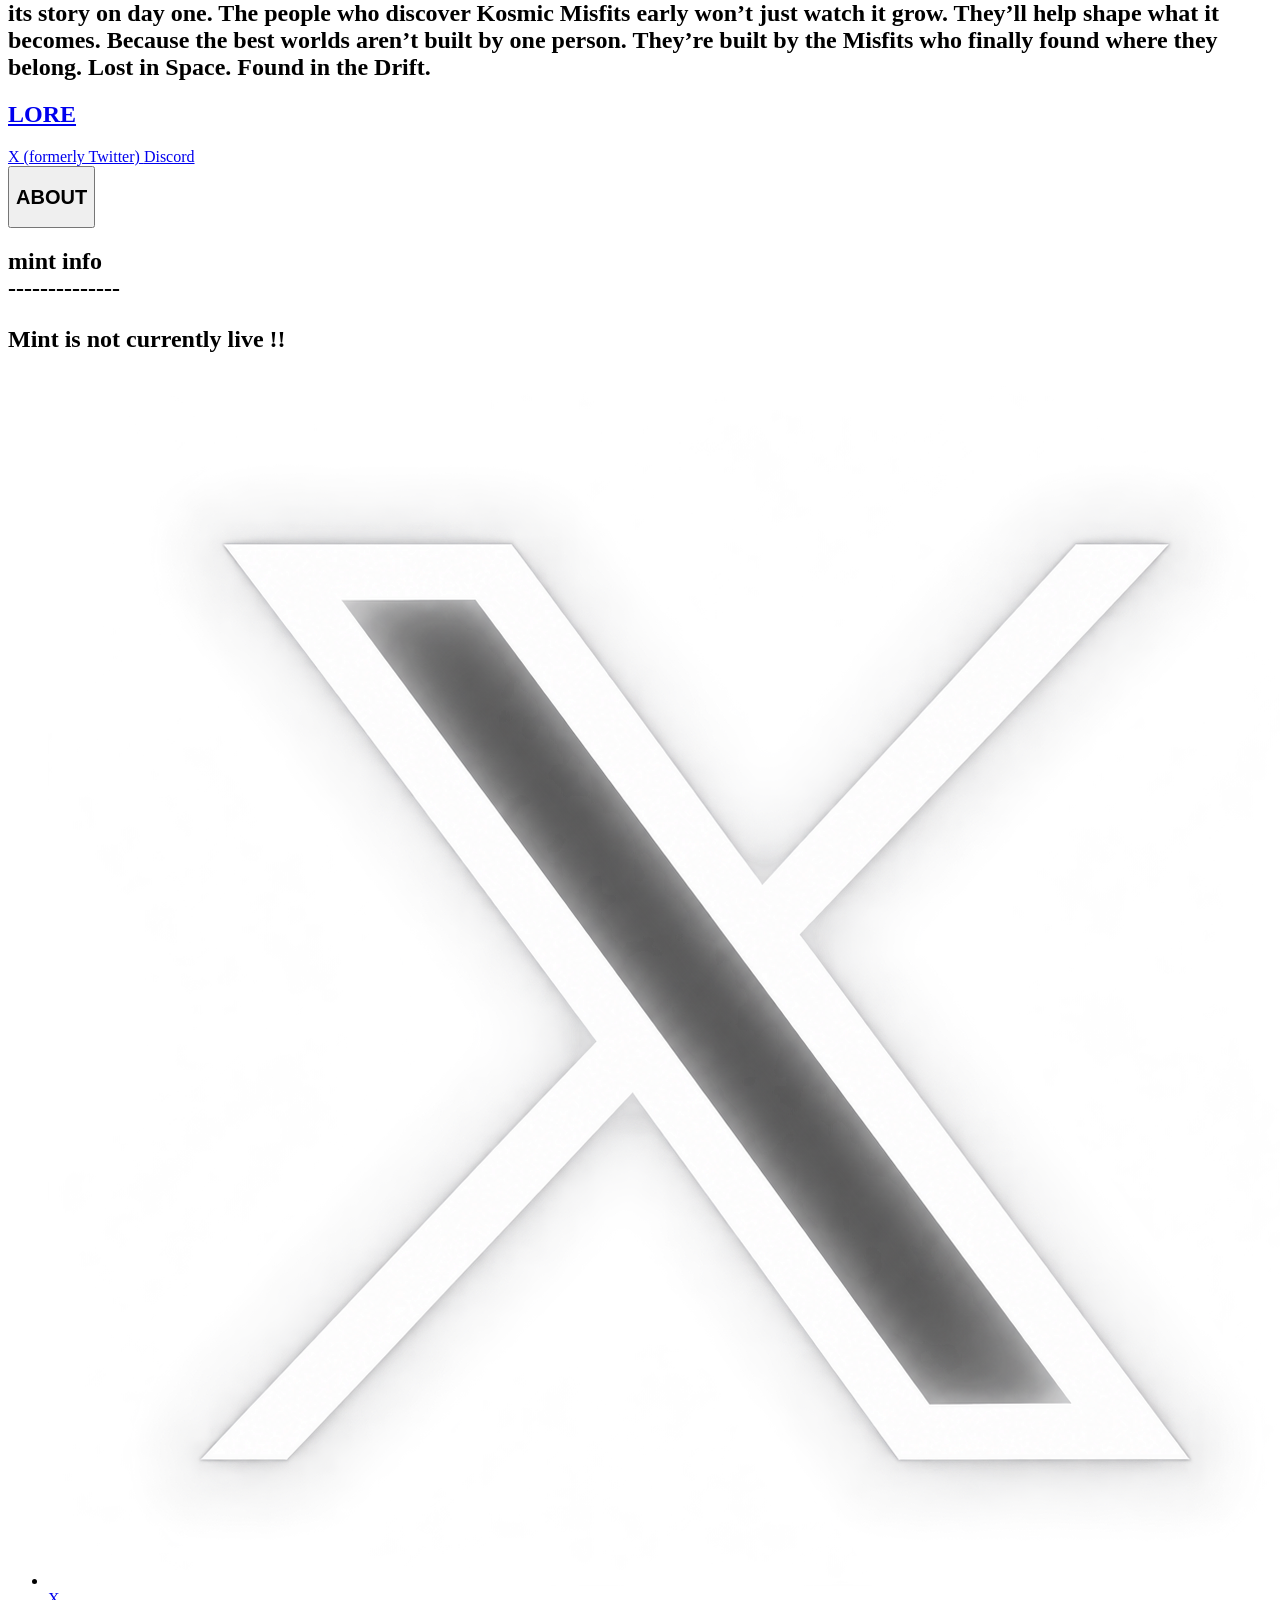
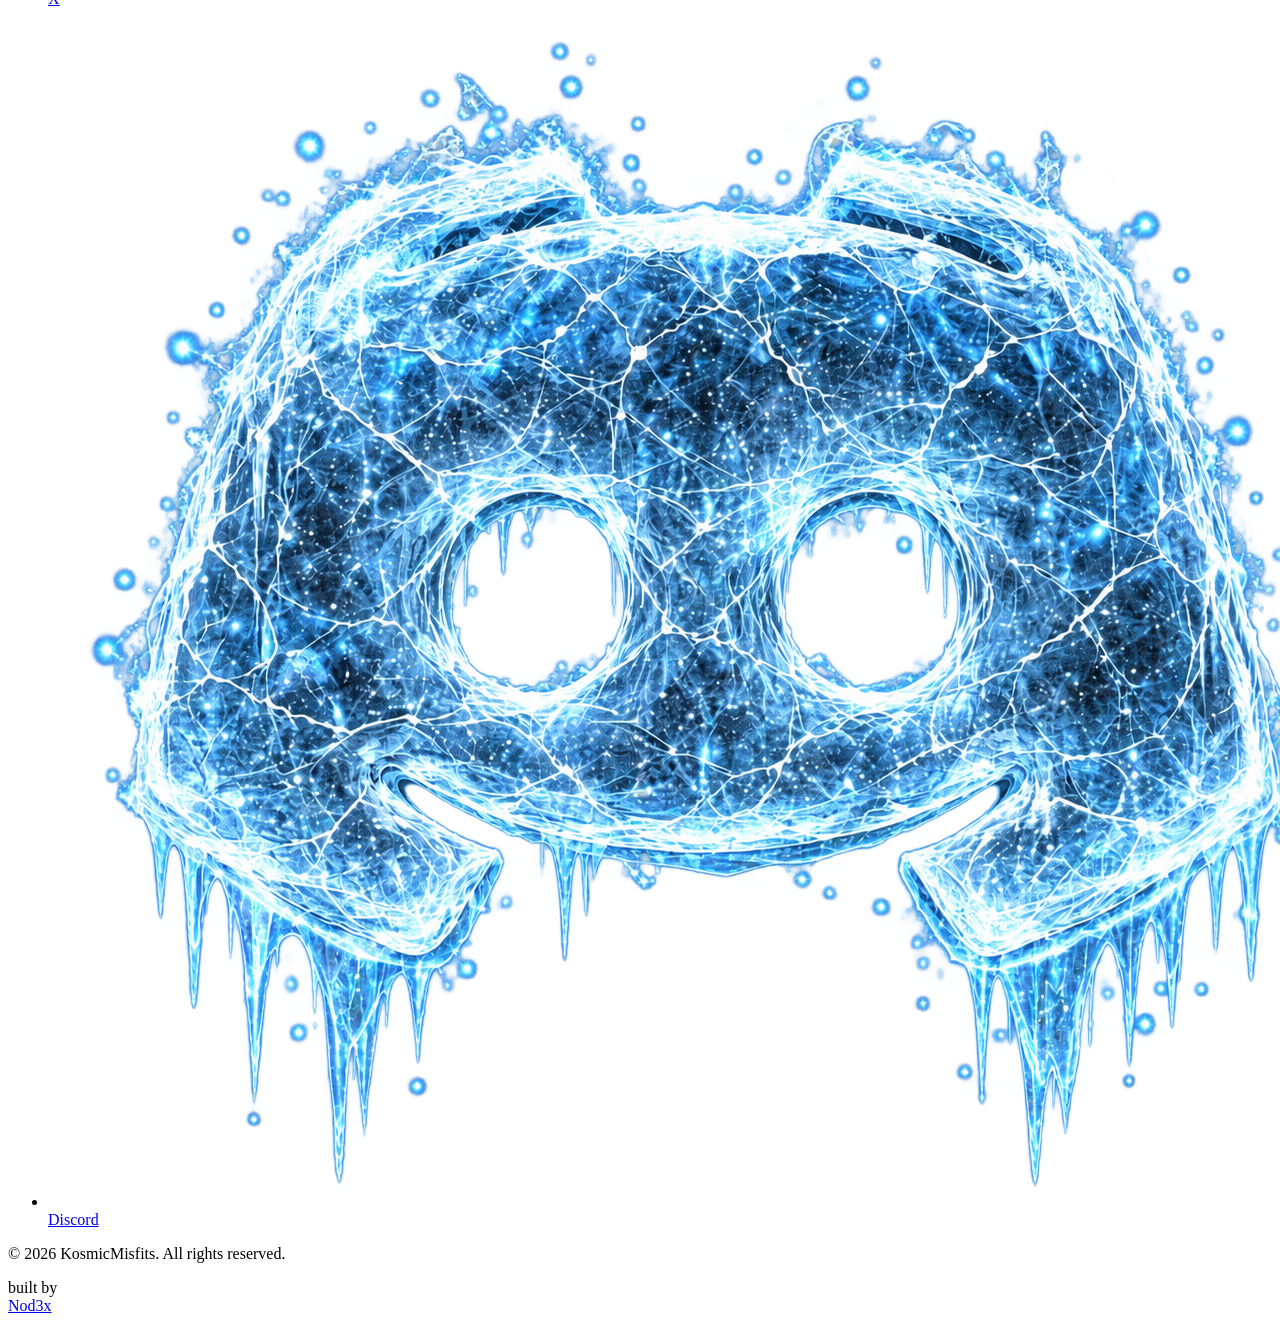
==== commit 1d5fcca0: "Modifications" ====
--- a/Home.html
+++ b/Home.html
@@ -359,8 +359,19 @@
 </section>
 <section class="footer">
     <ul>
-        <li><a class="X" href="https://x.com/KosmicMisfits" target="_blank" rel="noopener noreferrer">X (formerly Twitter)</a></li>
-        <li><a class="Discord" href="https://discord.gg/RdksUdJYy" target="_blank" rel="noopener noreferrer">Discord</a></li>
+        <li>
+    <a class="X_" href="https://x.com/KosmicMisfits" target="_blank" rel="noopener noreferrer" aria-label="X">
+        <img src="images/X.png" alt="X">
+        <span>X</span>
+    </a>
+</li>
+
+<li>
+    <a class="Discord_" href="https://discord.gg/RdksUdJYy" target="_blank" rel="noopener noreferrer" aria-label="Discord">
+        <img src="images/Discord.png" alt="Discord">
+        <span>Discord</span>
+    </a>
+</li>
     </ul>
     <p>© 2026 KosmicMisfits. All rights reserved.</p>
     built by <div class="pfp"></div><a href="https://x.com/Nod3xOnChain?s=11" target="_blank" rel="noopener noreferrer">Nod3x</a> 
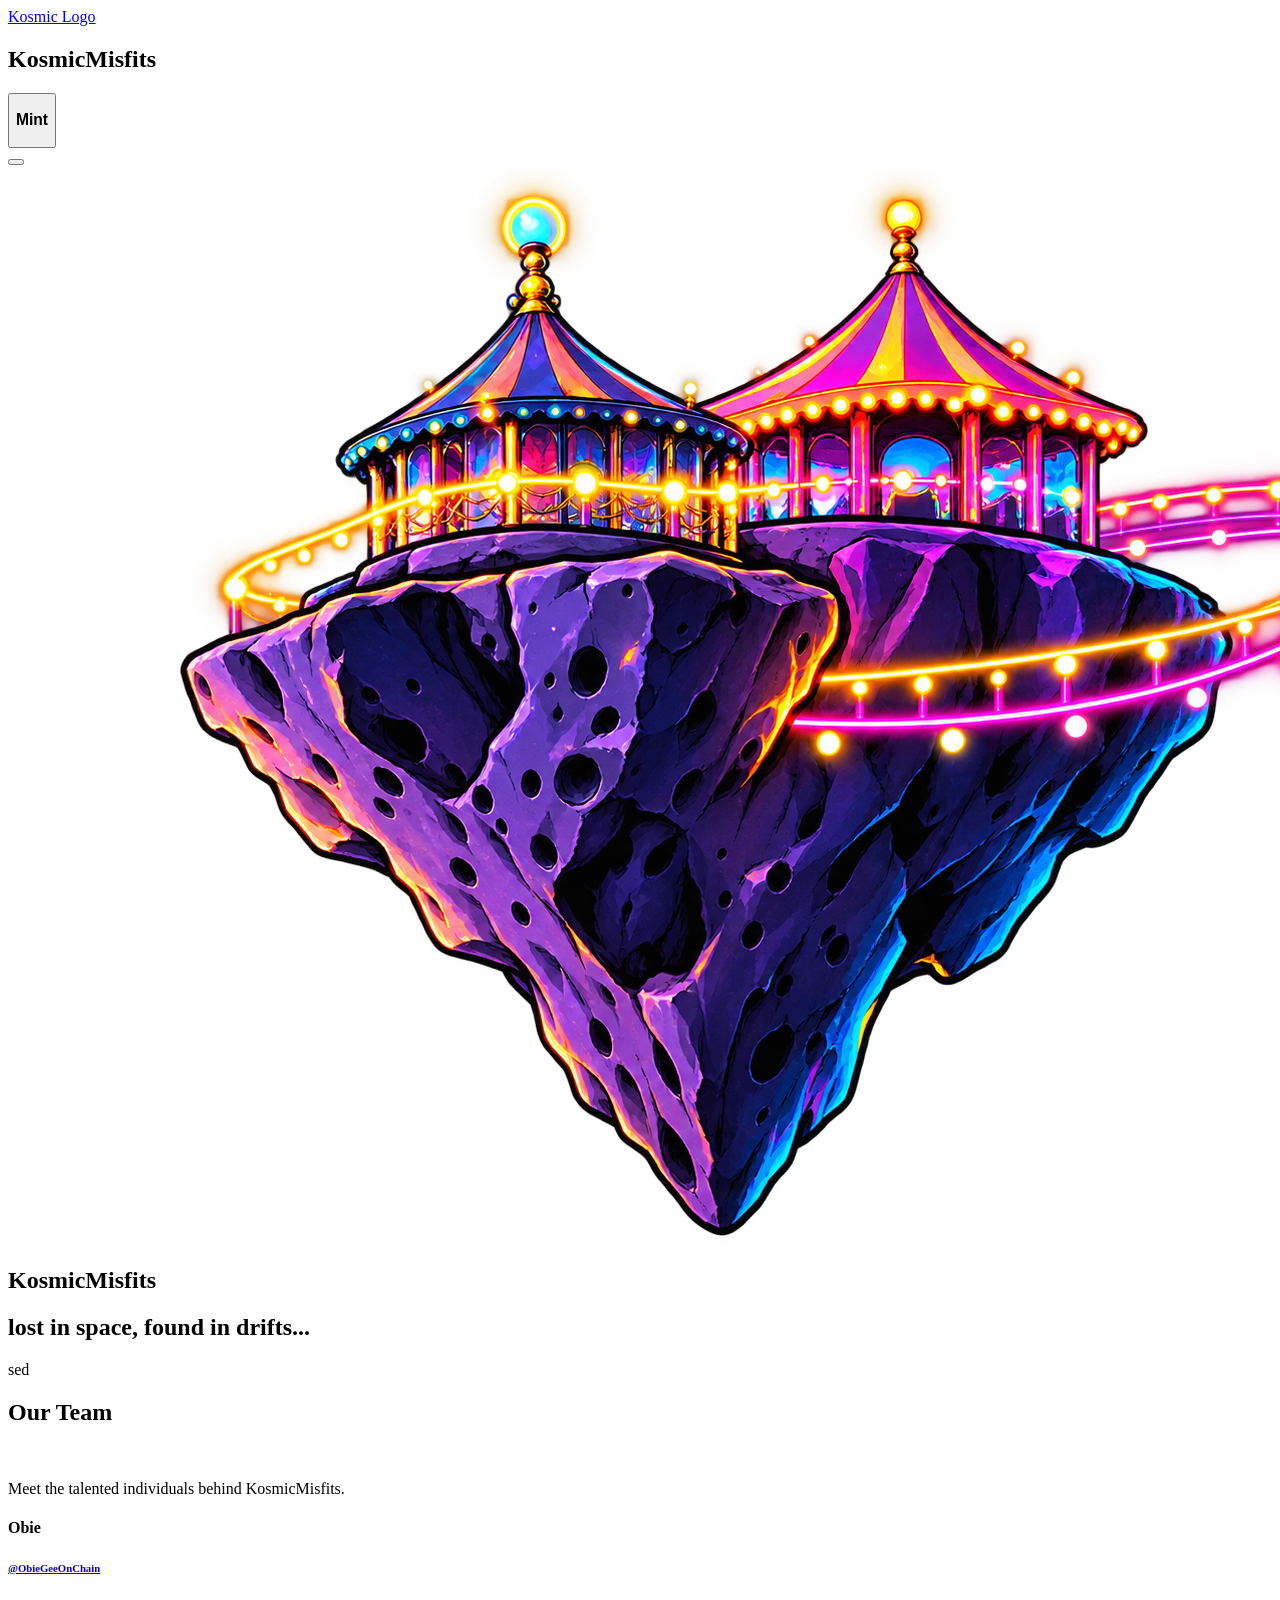
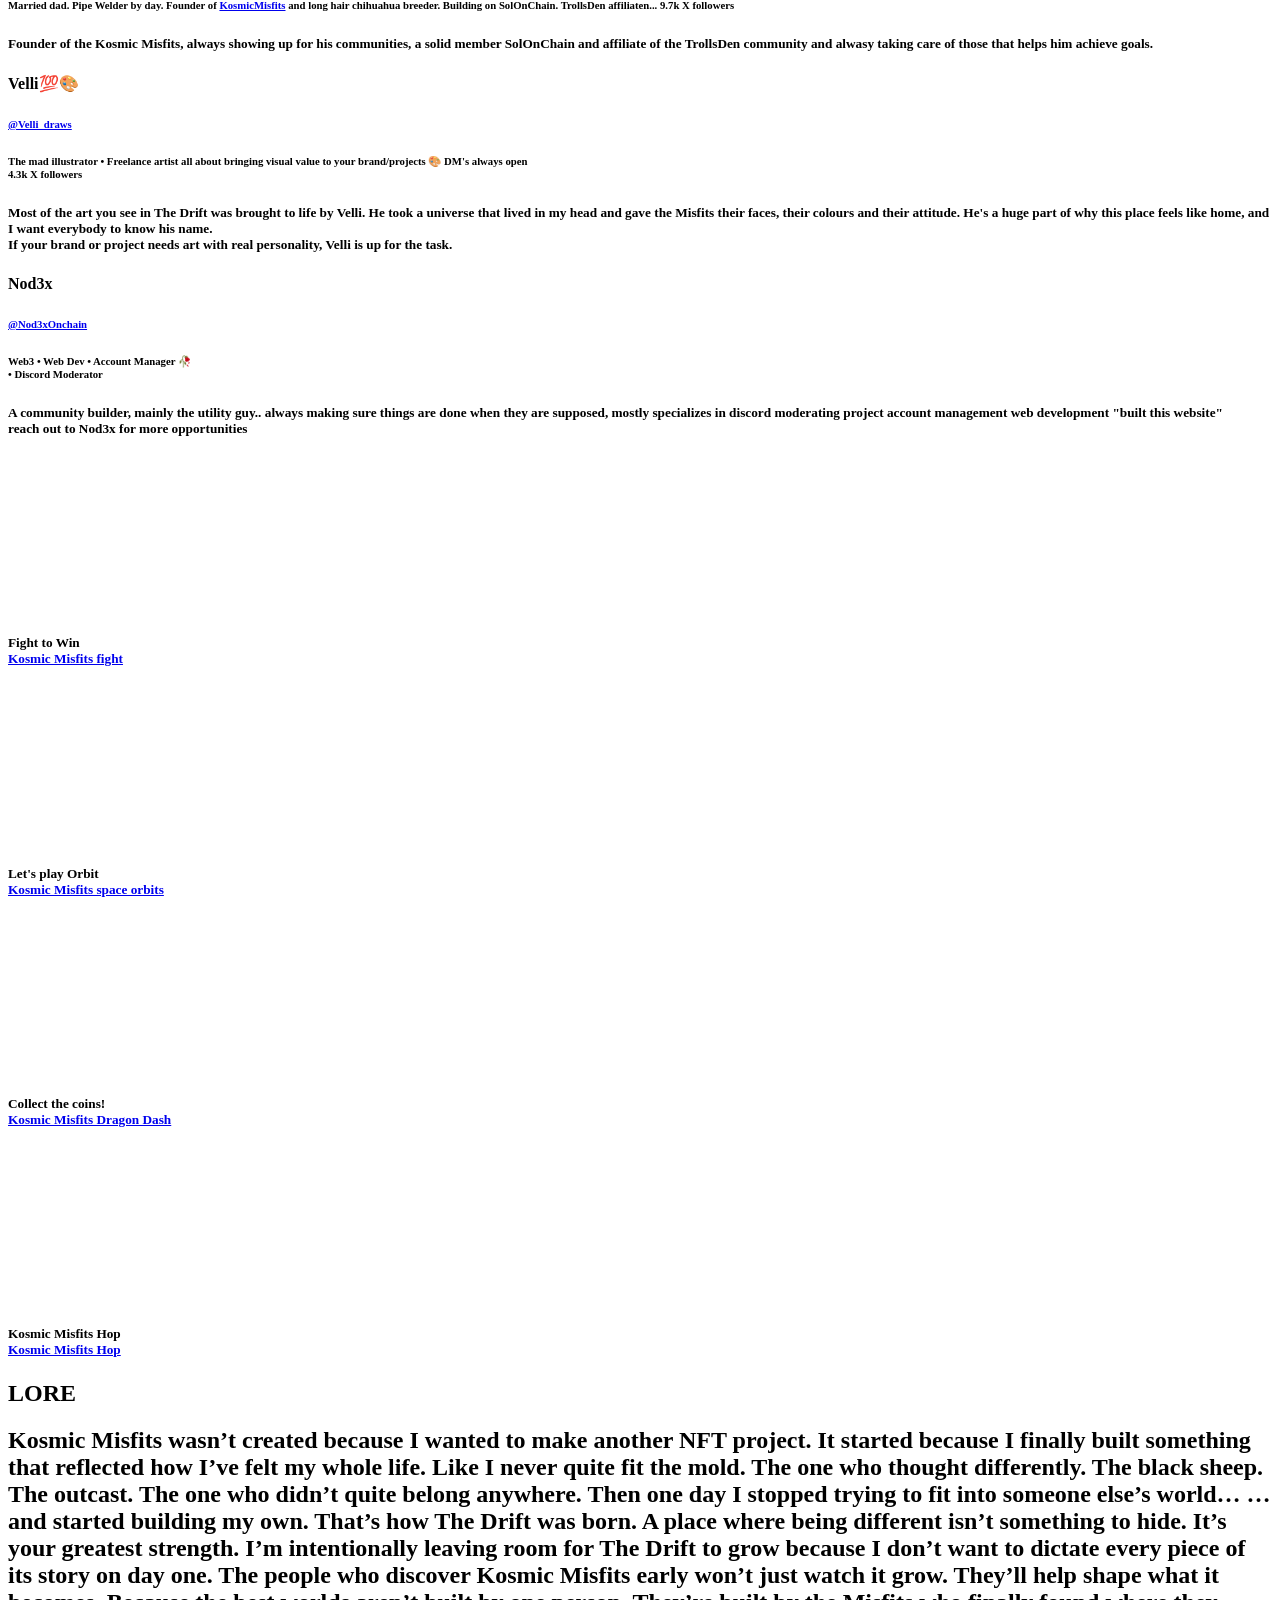
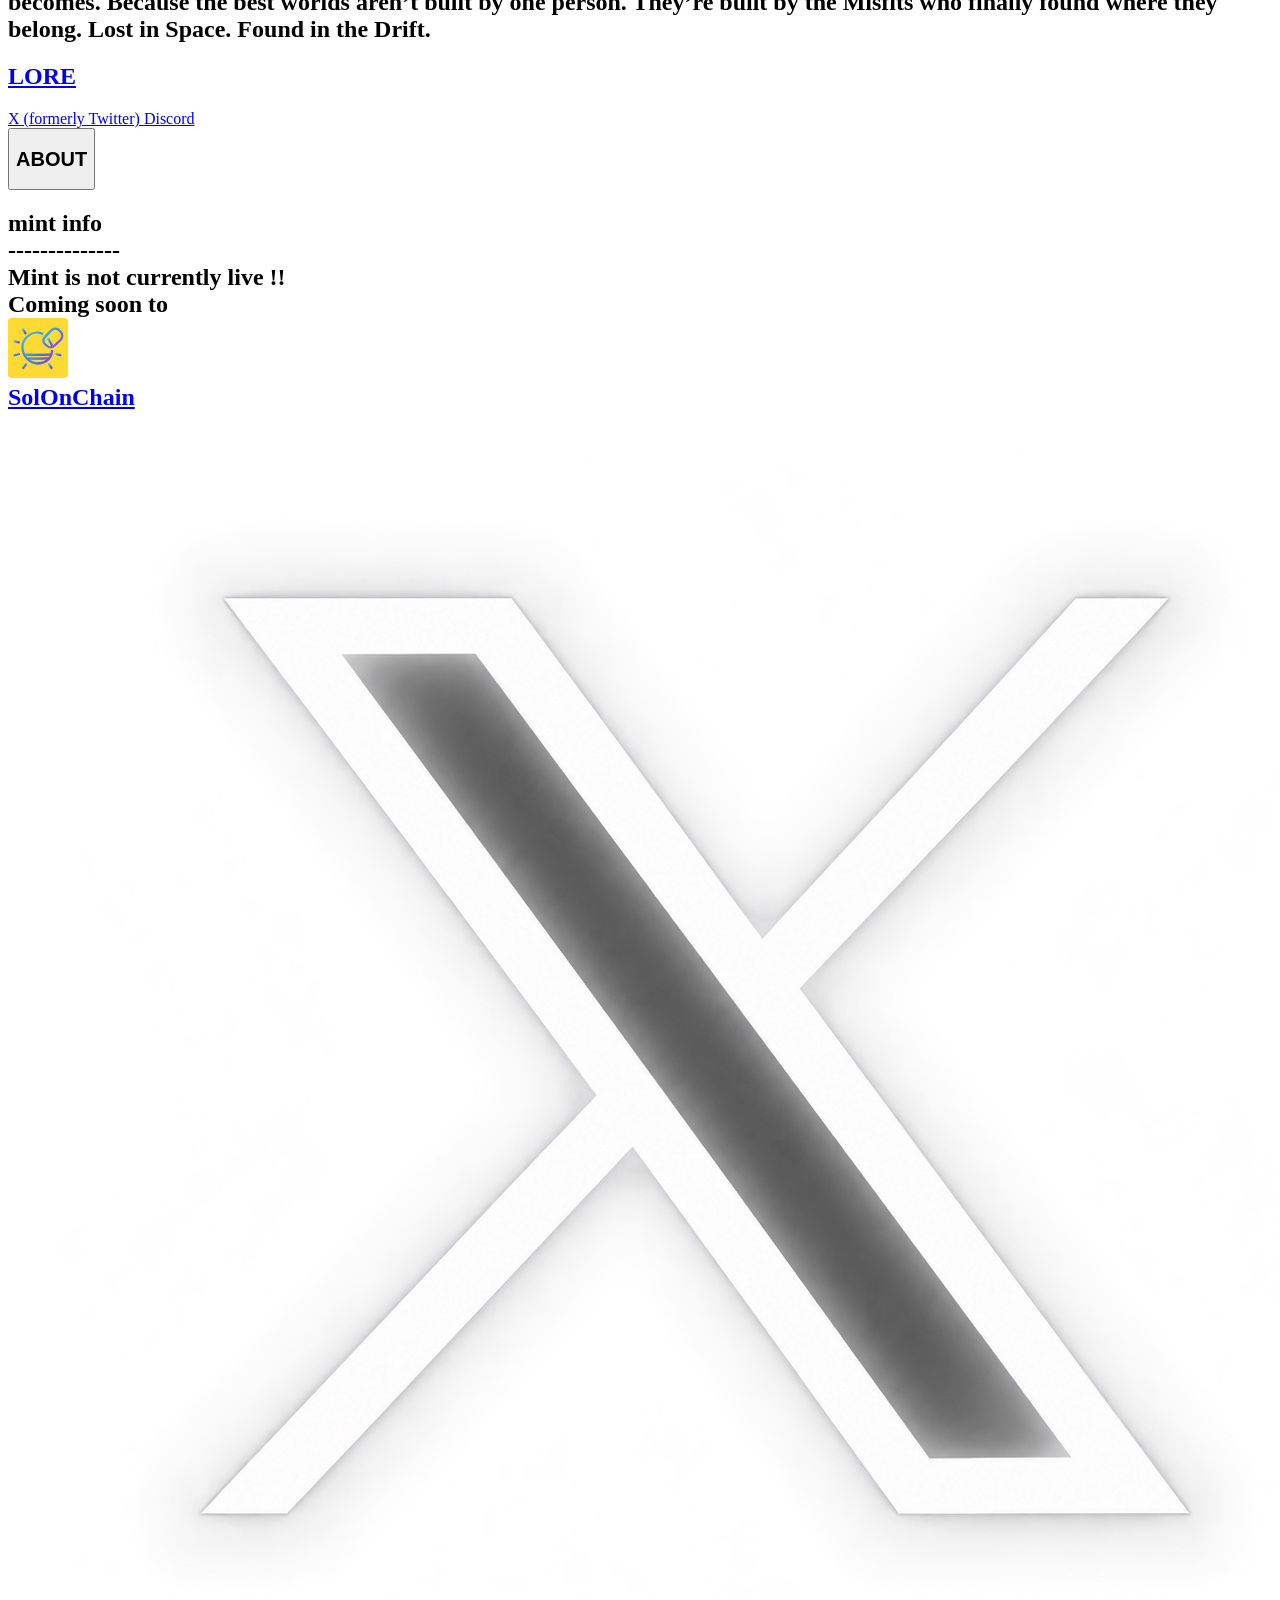
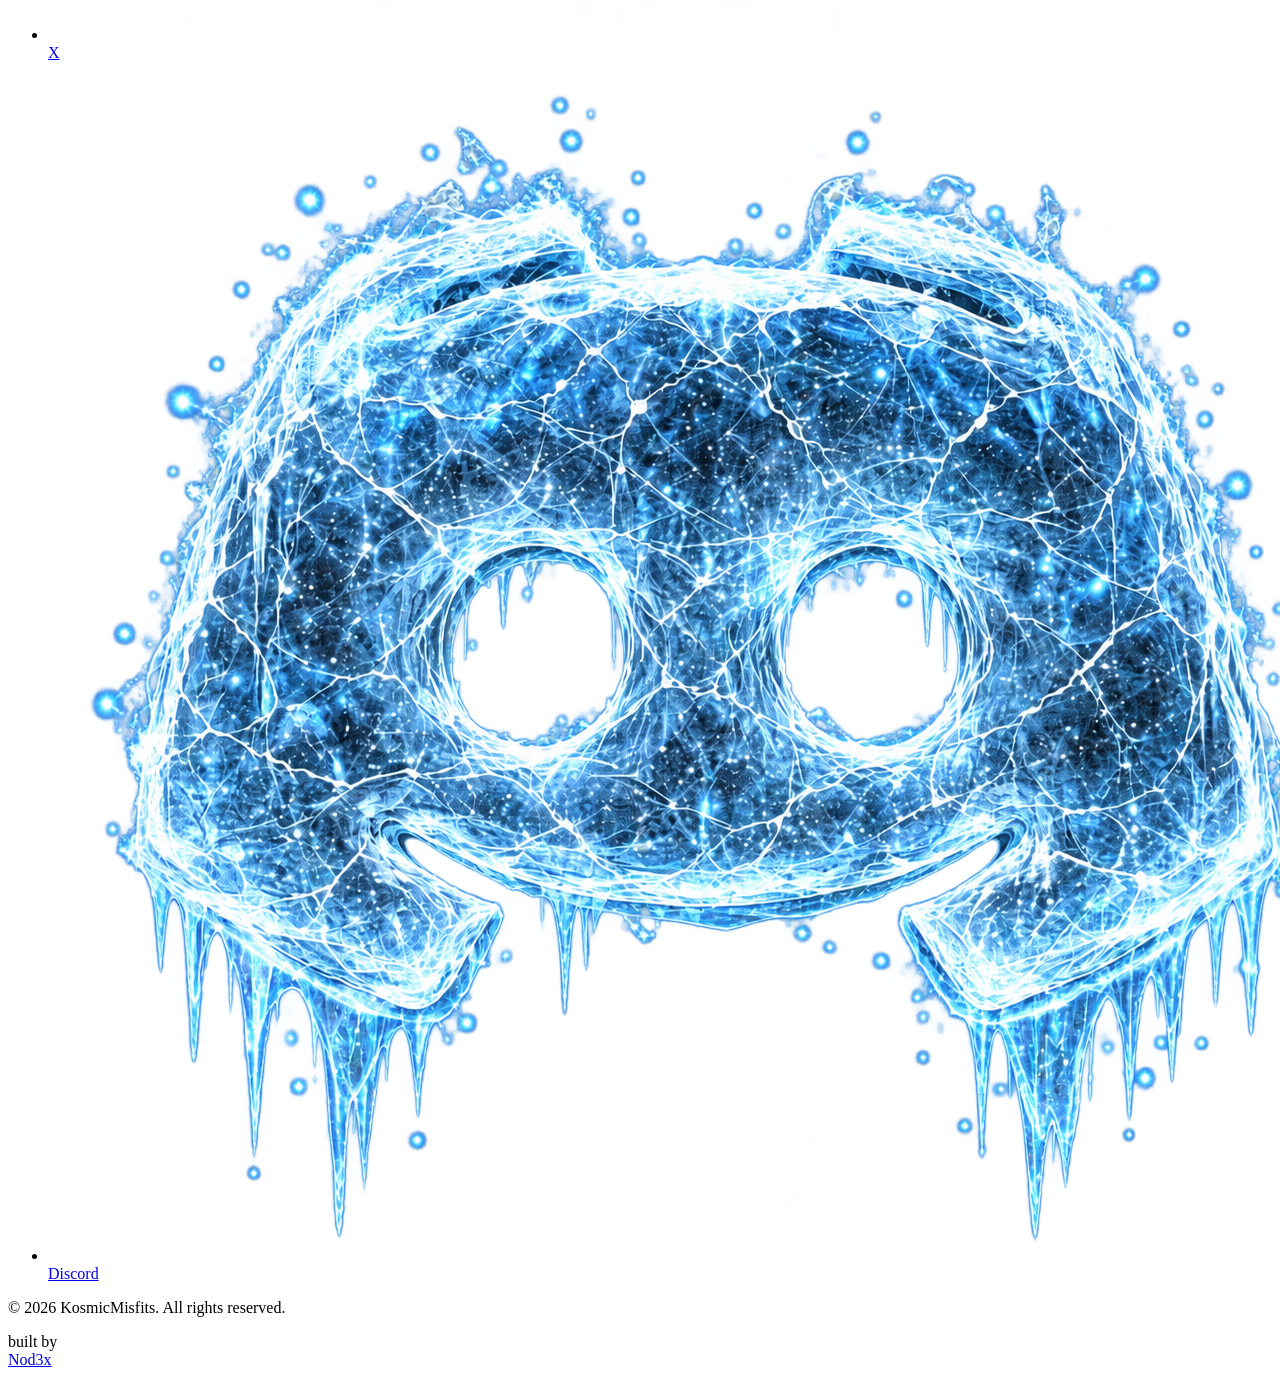
==== commit c2f327ca: "modifications" ====
--- a/Home.html
+++ b/Home.html
@@ -223,7 +223,6 @@
                 Kosmic Misfits Hop
             </a>
         </h5></div>
-            /
     </section>
 
 </section>
@@ -352,9 +351,97 @@
     </div>-->
 </section>
 <section class="mintPanel" id="mintPanel">
-    <h1>mint info</br> --------------
-        <p>Mint is not currently live !!
-        </p>
+    <h1>mint info<br> --------------<br>
+        Mint is not currently live !!<br>
+        
+        Coming soon to<br>
+        <a href="https://solonchain.io/" target="_blank" rel="noopener noreferrer" aria-label="SolOnChain">
+
+    <svg width="60" height="60" viewBox="0 0 400 400" xmlns="http://www.w3.org/2000/svg">
+
+        <defs>
+            <linearGradient id="solGradient" x1="0%" y1="0%" x2="100%" y2="100%">
+                <stop offset="0%" stop-color="#35C5E9"/>
+                <stop offset="48%" stop-color="#477DEB"/>
+                <stop offset="100%" stop-color="#873BE5"/>
+            </linearGradient>
+        </defs>
+
+        <rect width="400" height="400" rx="25" fill="#FFDA32"/>
+
+        <g fill="none"
+           stroke="url(#solGradient)"
+           stroke-width="15"
+           stroke-linecap="round"
+           stroke-linejoin="round">
+
+            <!-- Sun rays -->
+<path d="M196 45 V78"/>
+<path d="M101 77 L117 102"/>
+<path d="M45 155 L72 163"/>
+<path d="M44 248 L73 240"/>
+<path d="M101 333 L119 310"/>
+<path d="M196 329 V363"/>
+<path d="M290 333 L274 310"/>
+<path d="M350 248 L322 239"/>
+
+            <!-- Main bulb outline -->
+            <path d="
+                M228 105
+                C193 89 153 100 126 127
+                C101 152 91 183 99 218
+                C106 252 126 278 157 293
+                C183 306 215 306 240 295
+                C272 281 291 254 294 219
+            "/>
+
+            <!-- Chain link -->
+            <path d="
+                M247 126
+                L287 84
+                C305 65 330 68 349 88
+                C369 108 365 132 347 150
+                L309 185
+                C291 202 265 194 247 175
+                C230 157 230 143 247 126
+            "/>
+
+            <!-- Inner chain connection -->
+            <path d="M269 140 L292 180"/>
+
+            <!-- First chord -->
+<path d="
+    M111 235
+    Q200 239 289 235
+    L279 251
+    Q200 255 121 251
+    Z
+" fill="url(#solGradient)" stroke="none"/>
+
+<!-- Second chord -->
+<path d="
+    M124 260
+    Q200 264 276 260
+    L265 276
+    Q200 280 135 276
+    Z
+" fill="url(#solGradient)" stroke="none"/>
+
+<!-- Third curved chord -->
+<path d="
+    M151 285
+    Q200 302 249 285
+    Q226 307 200 307
+    Q174 307 151 285
+    Z
+" fill="url(#solGradient)" stroke="none"/>
+
+        </g>
+
+    </svg><br>
+    SolOnChain
+
+</a>
     </h1>
 </section>
 <section class="footer">
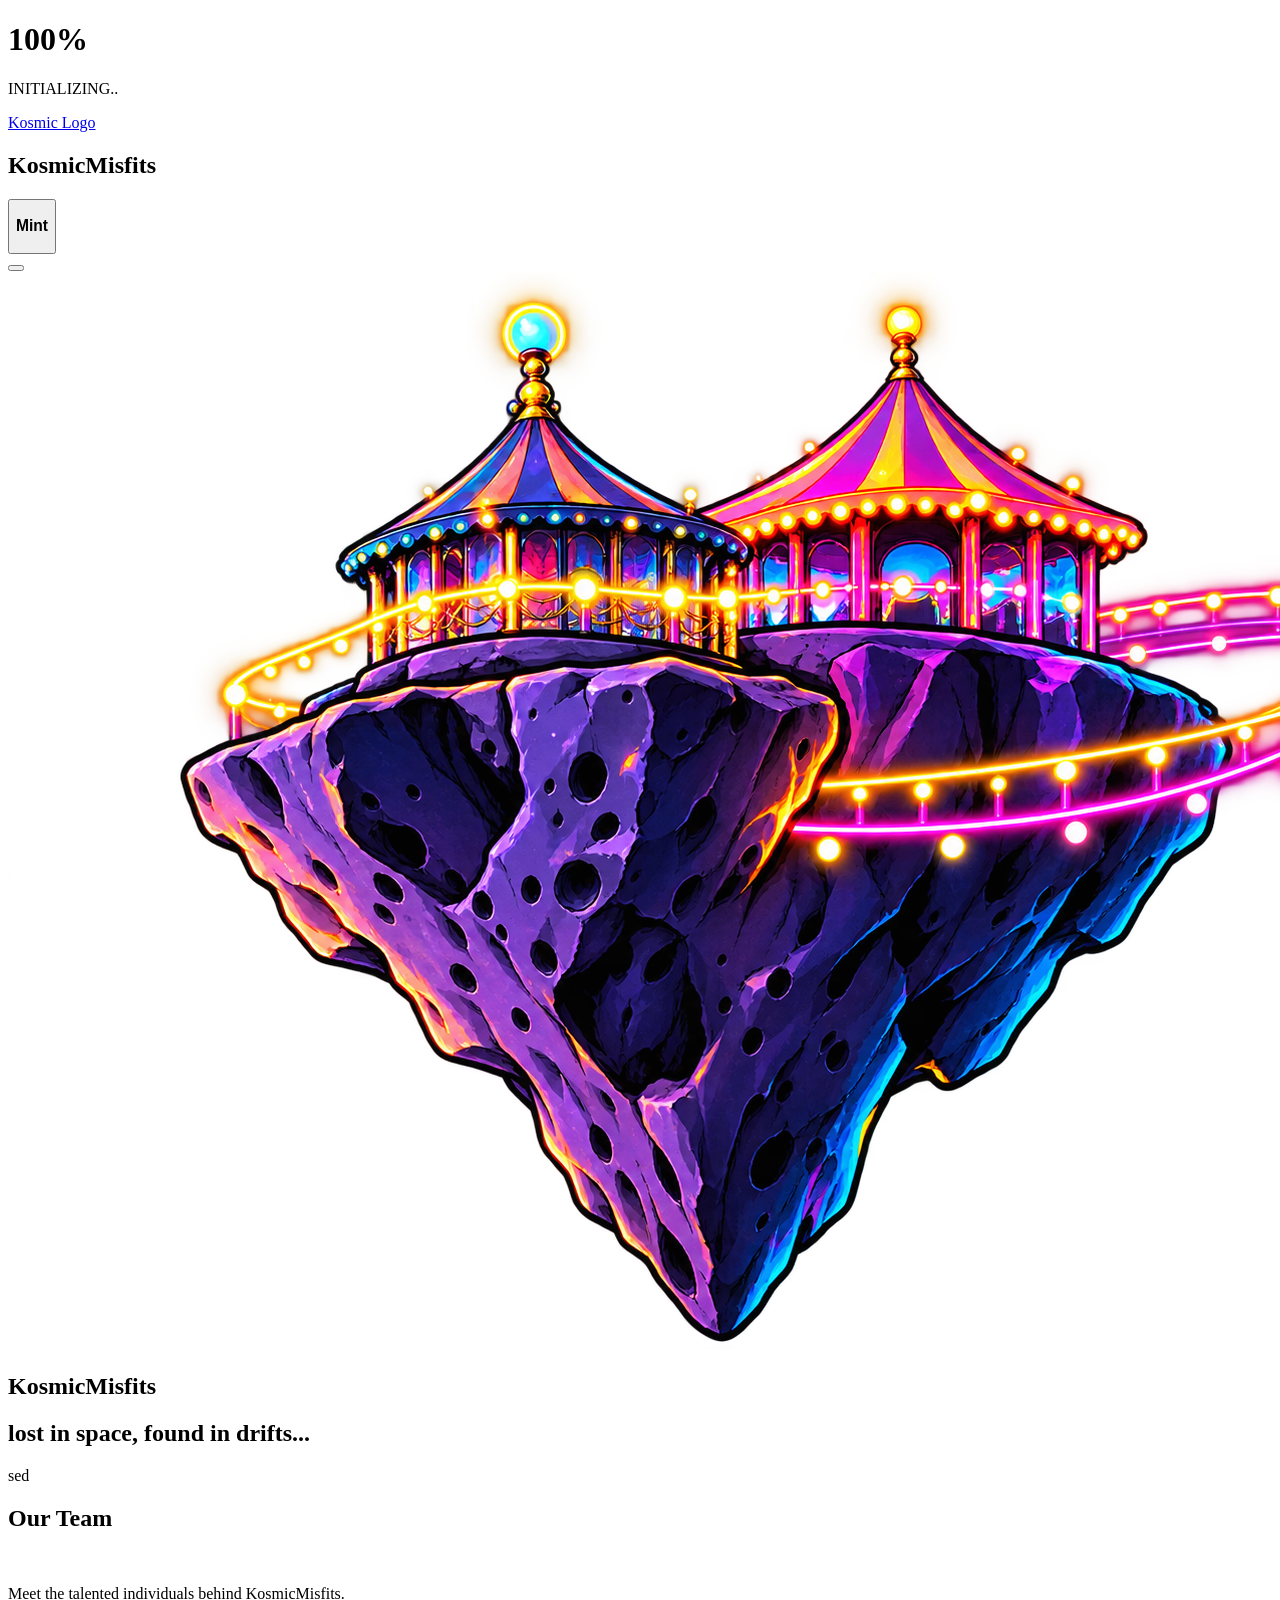
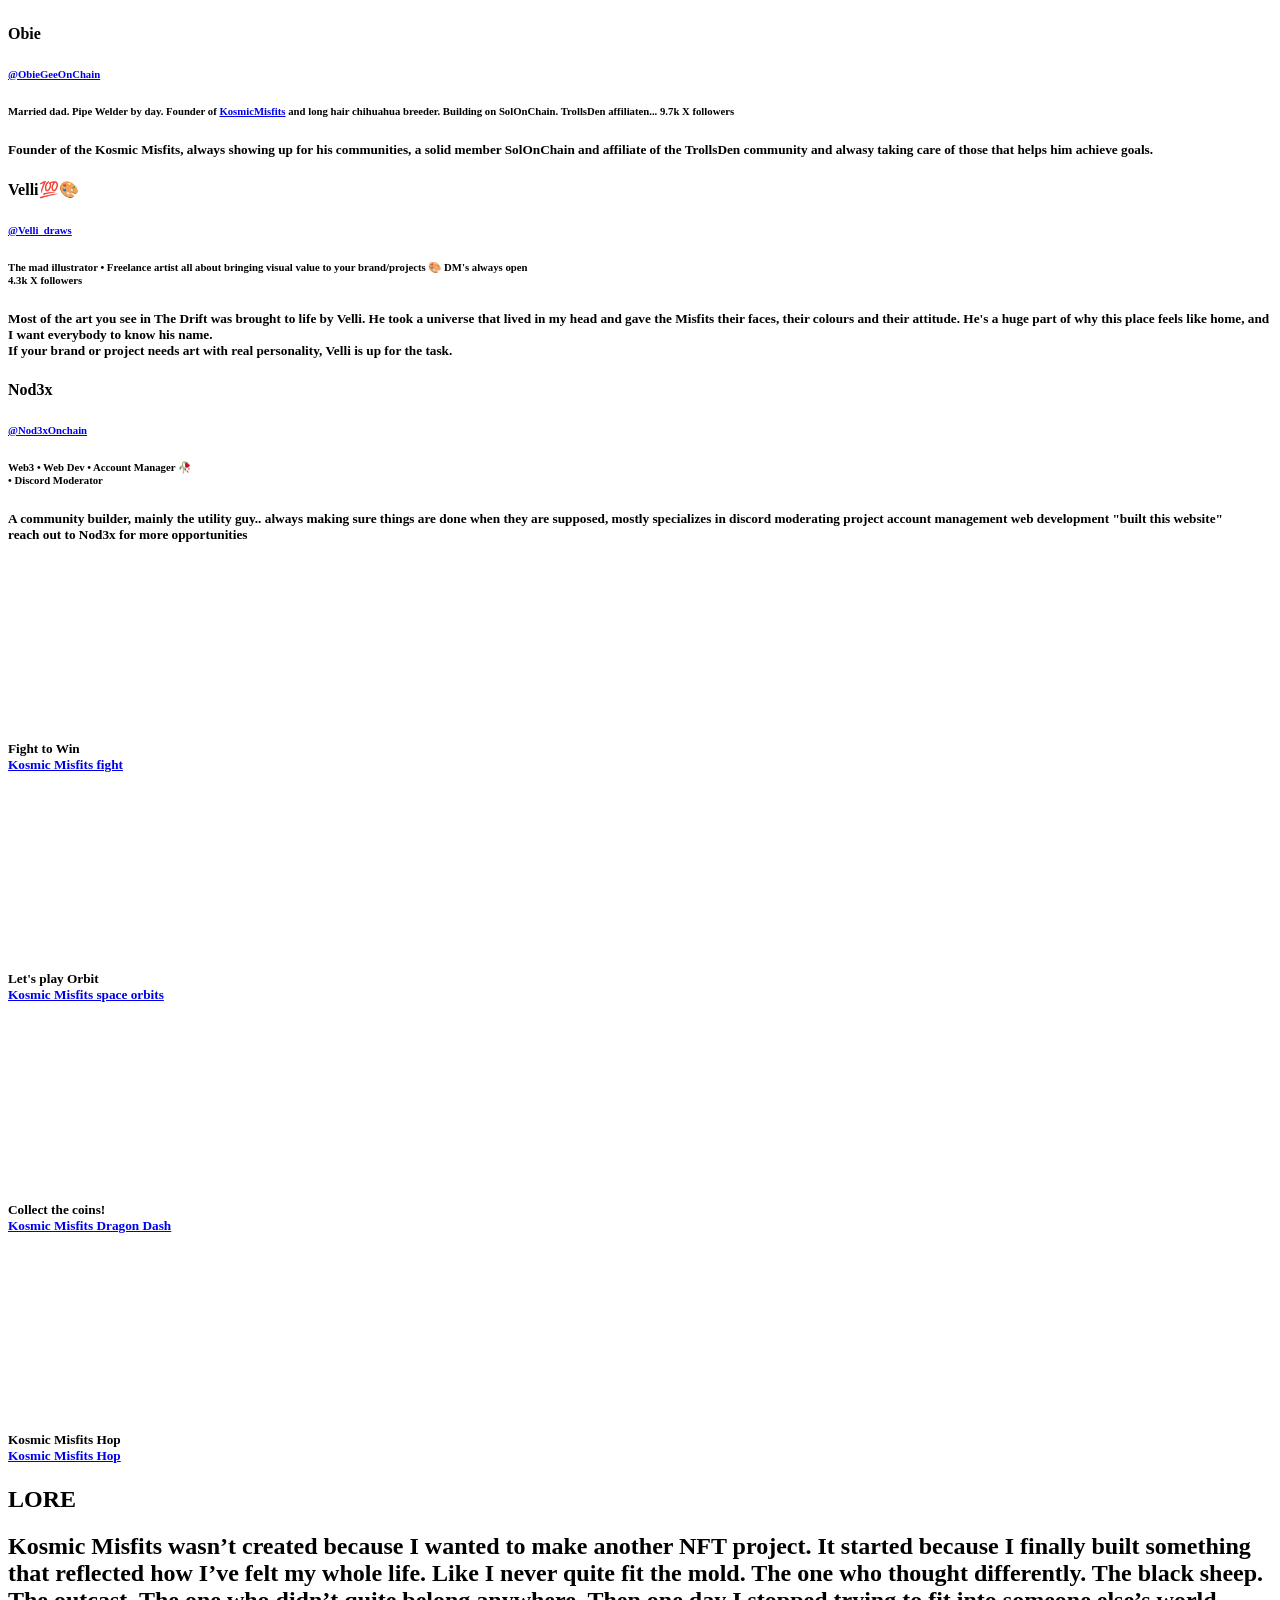
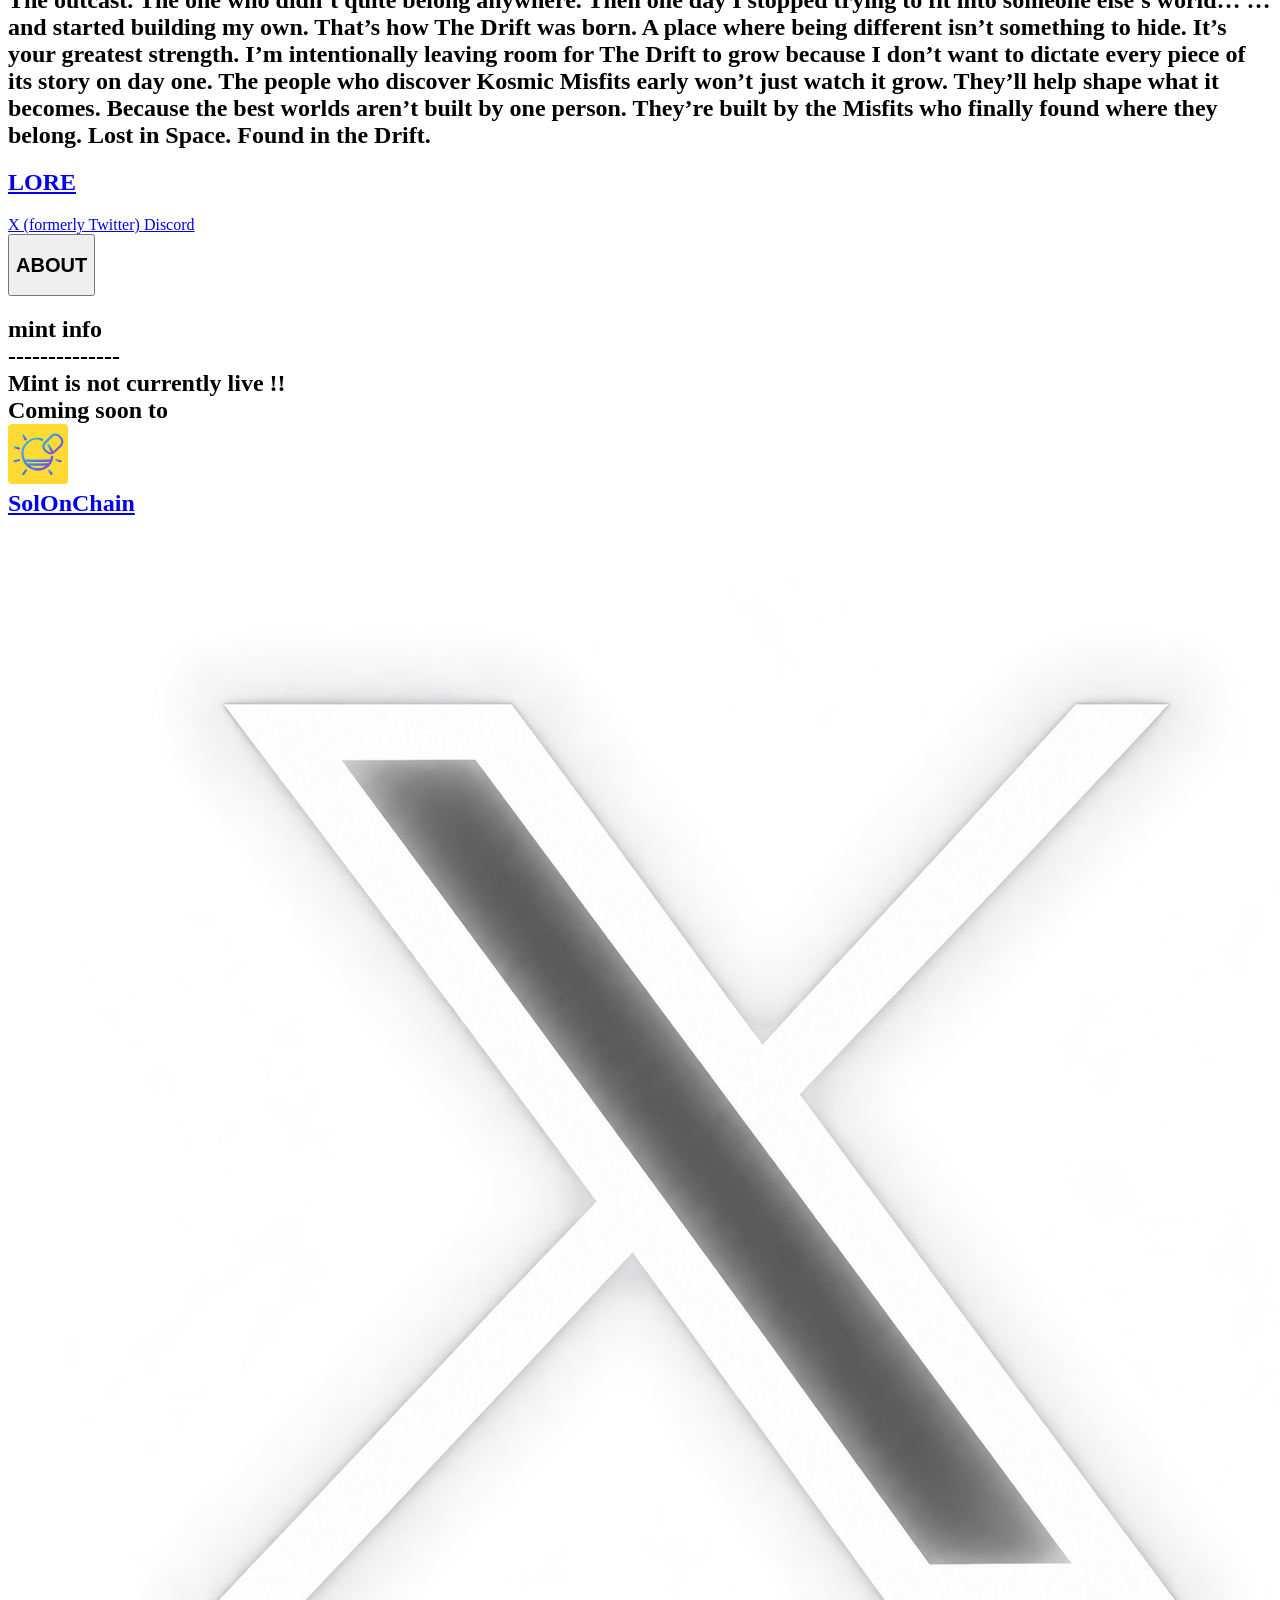
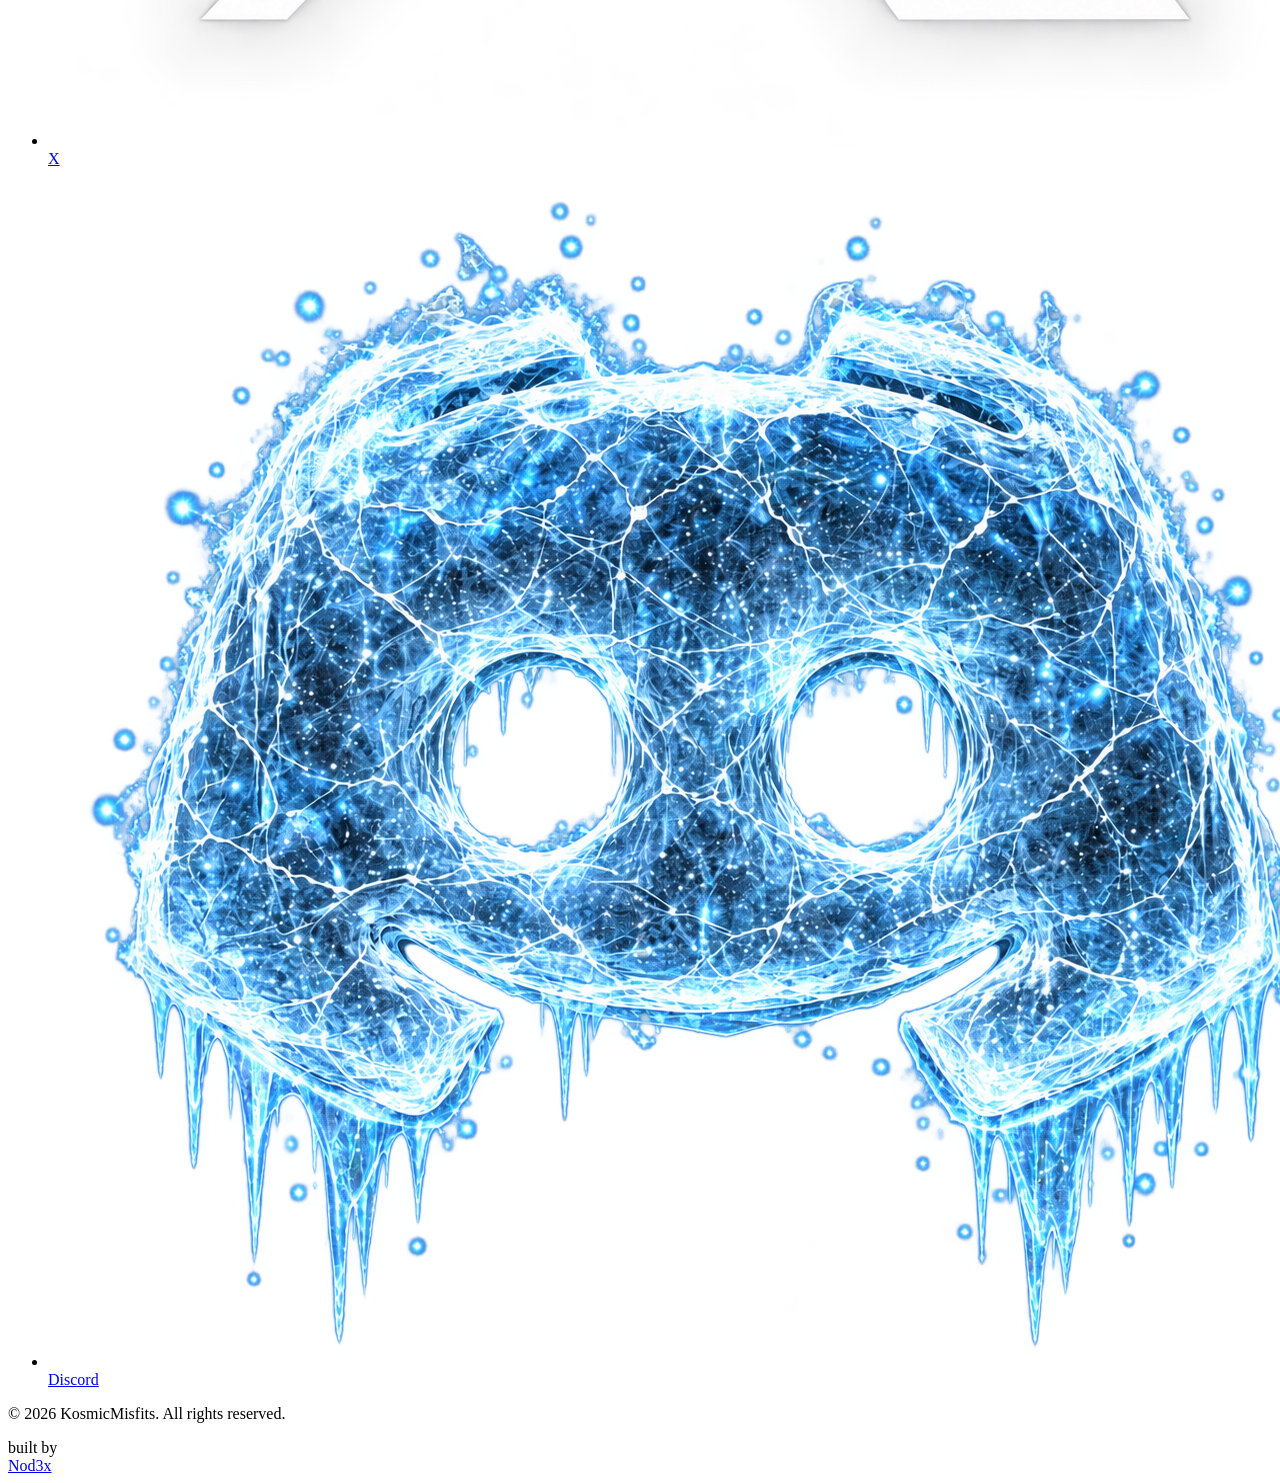
==== commit 12dc4662: "loading screen integration" ====
--- a/Home.html
+++ b/Home.html
@@ -18,8 +18,8 @@
     <meta property="og:site_name" content="Kosmic Misfits">
     <meta property="og:title" content="KosmicMisfits | Lost in Space, Found in Drifts">
     <meta property="og:description" content="Enter the Kosmic Misfits universe. Explore the characters, discover the lore, meet the team and experience the ecosystem.">
-    <meta property="og:url" content="https://kosmicmisfits.com/">
-    <meta property="og:image" content="https://kosmicmisfits.com/images/KosmicMisfitsDisplayBanner.jpg">
+    <meta property="og:url" content="https://Kosmicmisfits.com/">
+    <meta property="og:image" content="https://Kosmicmisfits.com/images/KosmicMisfitsDisplayBanner.jpg">
     <meta property="og:image:width" content="1200">
     <meta property="og:image:height" content="630">
     <meta property="og:image:alt" content="Kosmic Misfits official website banner">
@@ -33,7 +33,16 @@
     <script src="scripts.js" defer></script>
 </head>
 
-<body id="body">
+<body id="body"><div id="preloader">
+  <div class="loader-content">
+    <h1 id="loadPercentage">0%</h1>
+    <div class="loader-bar">
+      <div id="loaderProgress"></div>
+    </div>
+    <p>INITIALIZING..</p>
+  </div>
+  
+</div>
     <div class="background-layer" id="backgroundOne"></div>
     <div class="background-layer" id="backgroundTwo"></div>
 
